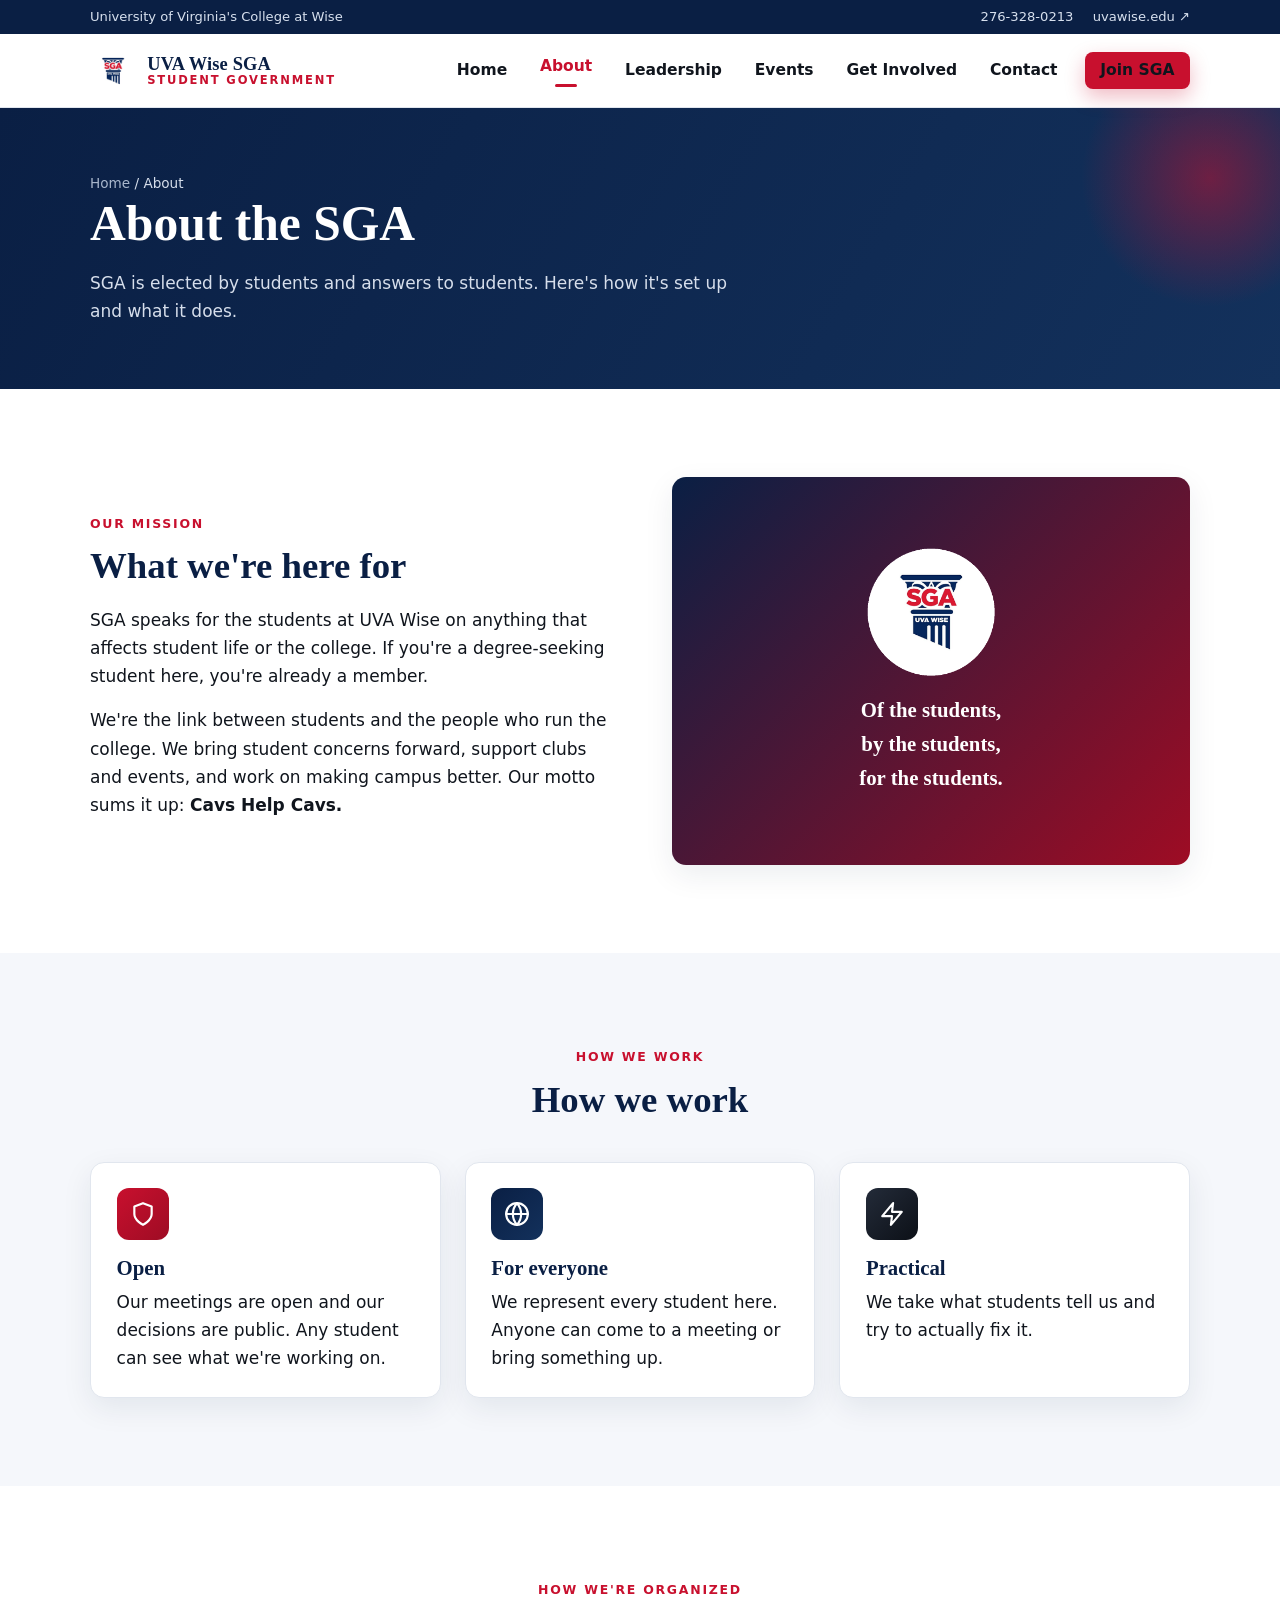
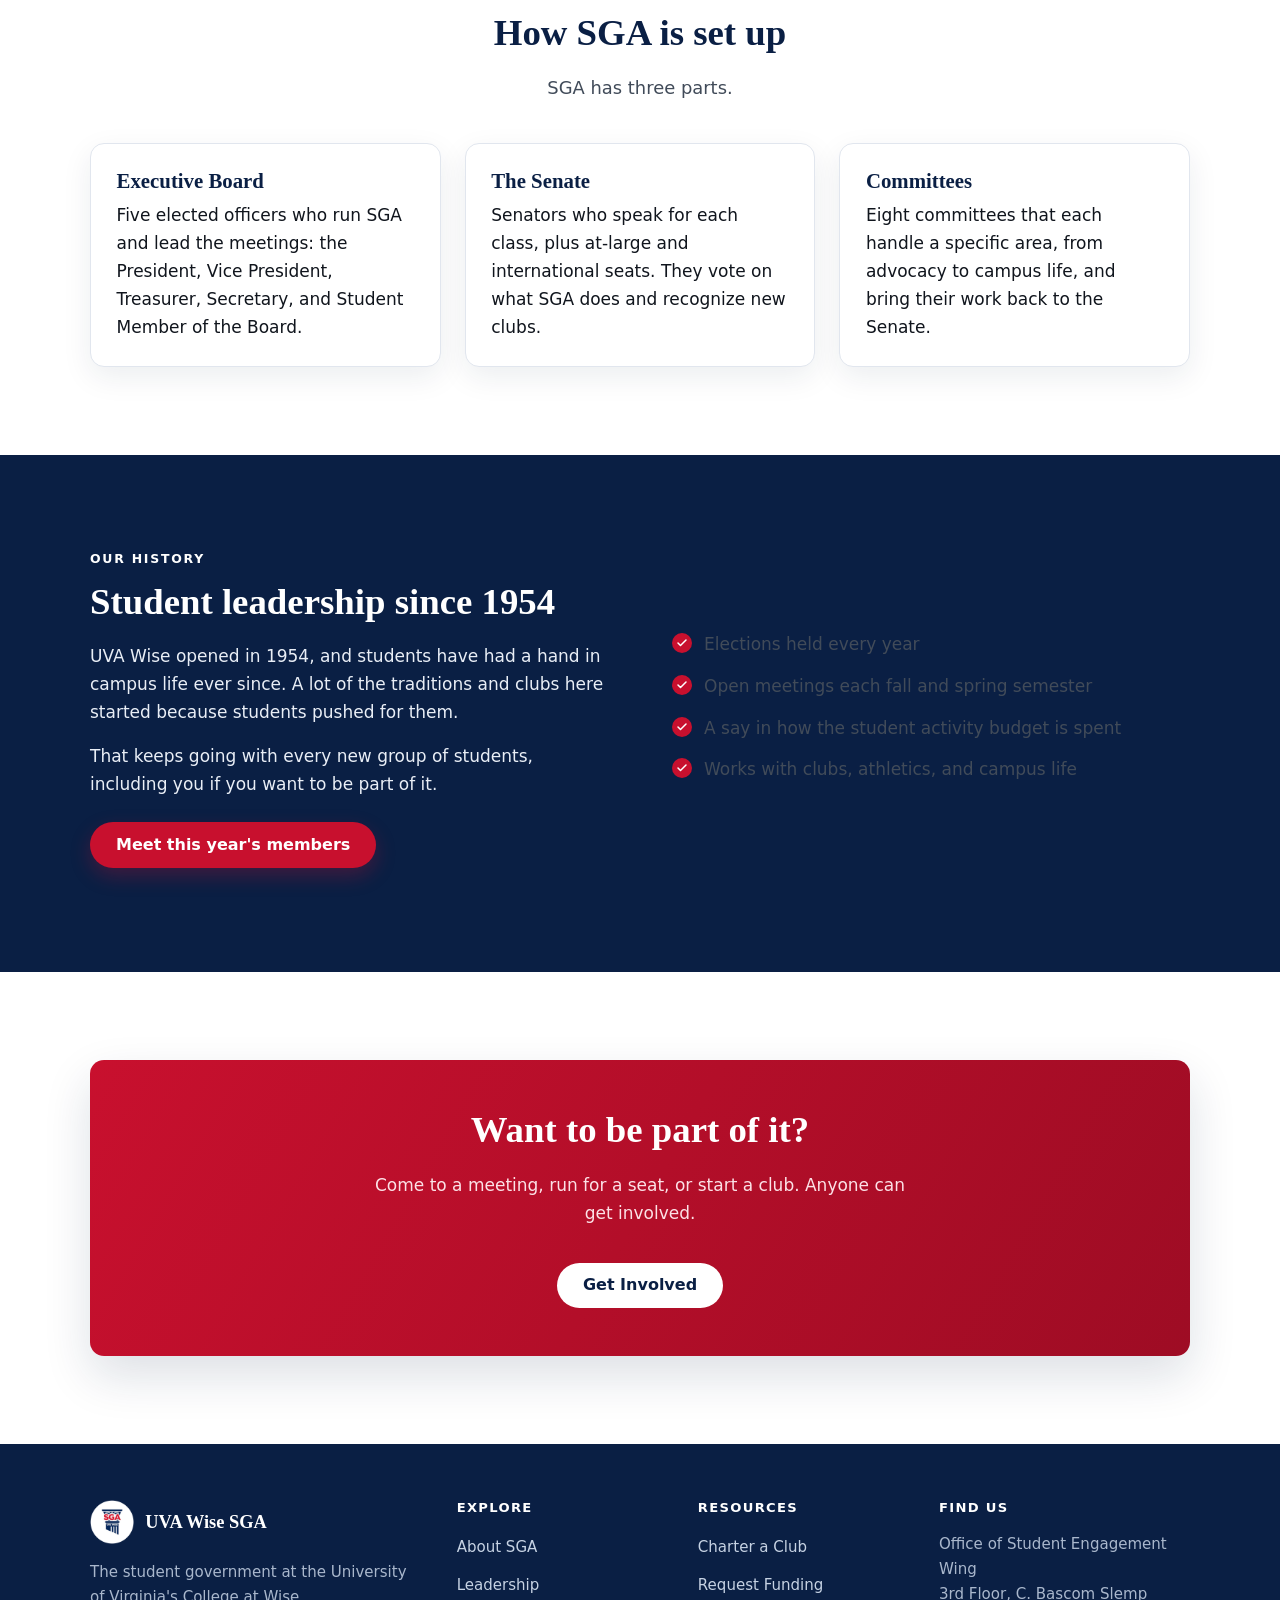
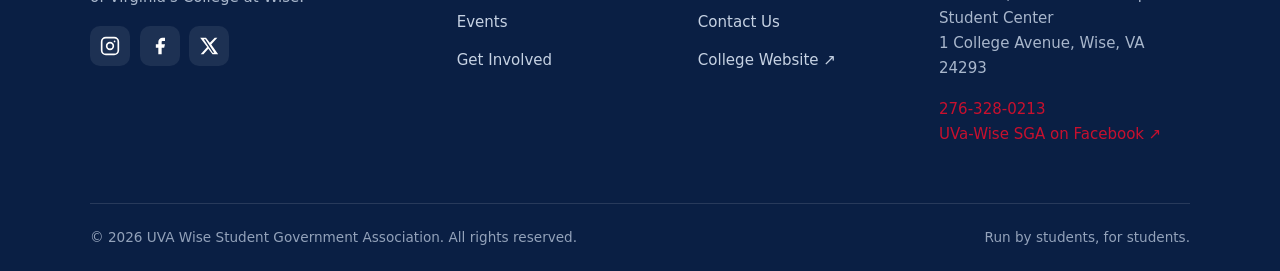
==== about.html @ bc607630 "Rewrite copy in plain language and correct the full roster Rewrite the wording across every page to " ====
<!DOCTYPE html>
<html lang="en">
<head>
  <meta charset="UTF-8" />
  <meta name="viewport" content="width=device-width, initial-scale=1.0" />
  <title>About | UVA Wise SGA</title>
  <meta name="description" content="What the UVA Wise Student Government Association does, how it's set up, and its history at the University of Virginia's College at Wise." />
  <link rel="icon" type="image/png" href="assets/logo.png" />
  <link rel="stylesheet" href="css/styles.css" />
</head>
<body>
  <a class="skip-link" href="#main">Skip to content</a>

  <header class="site-header">
    <div class="topbar">
      <div class="container">
        <span>University of Virginia's College at Wise</span>
        <div class="topbar-links">
          <a href="tel:+12763280213">276-328-0213</a>
          <a href="https://www.uvawise.edu" target="_blank" rel="noopener">uvawise.edu &#8599;</a>
        </div>
      </div>
    </div>
    <div class="container">
      <nav class="nav" aria-label="Primary">
        <a class="brand" href="index.html">
          <img src="assets/logo.png" alt="" width="46" height="46" />
          <span class="brand-text"><strong>UVA Wise SGA</strong><span>Student Government</span></span>
        </a>
        <button class="nav-toggle" aria-label="Toggle menu" aria-expanded="false" aria-controls="nav-links">
          <svg viewBox="0 0 24 24" fill="none" stroke="currentColor" stroke-width="2" stroke-linecap="round"><line x1="3" y1="6" x2="21" y2="6"/><line x1="3" y1="12" x2="21" y2="12"/><line x1="3" y1="18" x2="21" y2="18"/></svg>
        </button>
        <ul class="nav-links" id="nav-links">
          <li><a href="index.html">Home</a></li>
          <li><a href="about.html">About</a></li>
          <li><a href="leadership.html">Leadership</a></li>
          <li><a href="events.html">Events</a></li>
          <li><a href="get-involved.html">Get Involved</a></li>
          <li><a href="contact.html">Contact</a></li>
          <li class="nav-cta"><a class="btn btn--primary" href="get-involved.html">Join SGA</a></li>
        </ul>
      </nav>
    </div>
  </header>
  <div class="nav-backdrop" aria-hidden="true"></div>

  <main id="main">
    <section class="page-hero">
      <div class="container">
        <p class="breadcrumb"><a href="index.html">Home</a> / About</p>
        <h1>About the SGA</h1>
        <p>SGA is elected by students and answers to students. Here's how it's set up and what it does.</p>
      </div>
    </section>

    <!-- Mission -->
    <section class="section">
      <div class="container">
        <div class="split">
          <div class="reveal">
            <span class="eyebrow">Our Mission</span>
            <h2>What we're here for</h2>
            <p>SGA speaks for the students at UVA Wise on anything that affects student life or the college. If you're a degree-seeking student here, you're already a member.</p>
            <p>We're the link between students and the people who run the college. We bring student concerns forward, support clubs and events, and work on making campus better. Our motto sums it up: <strong>Cavs Help Cavs.</strong></p>
          </div>
          <div class="media reveal" aria-hidden="true">
            <div>
              <img src="assets/logo.png" alt="" width="130" height="130" style="margin:0 auto 1rem" />
              <strong style="font-family:Georgia,serif;font-size:1.3rem;display:block">Of the students,<br/>by the students,<br/>for the students.</strong>
            </div>
          </div>
        </div>
      </div>
    </section>

    <!-- Values -->
    <section class="section section--soft">
      <div class="container">
        <div class="section-head center">
          <span class="eyebrow">How We Work</span>
          <h2>How we work</h2>
        </div>
        <div class="grid grid--3">
          <article class="card reveal">
            <div class="icon" aria-hidden="true"><svg viewBox="0 0 24 24" fill="none" stroke="currentColor" stroke-width="2" stroke-linecap="round" stroke-linejoin="round"><path d="M12 22s8-4 8-10V5l-8-3-8 3v7c0 6 8 10 8 10z"/></svg></div>
            <h3>Open</h3>
            <p>Our meetings are open and our decisions are public. Any student can see what we're working on.</p>
          </article>
          <article class="card card--alt reveal">
            <div class="icon" aria-hidden="true"><svg viewBox="0 0 24 24" fill="none" stroke="currentColor" stroke-width="2" stroke-linecap="round" stroke-linejoin="round"><circle cx="12" cy="12" r="10"/><path d="M2 12h20"/><path d="M12 2a15 15 0 0 1 0 20 15 15 0 0 1 0-20z"/></svg></div>
            <h3>For everyone</h3>
            <p>We represent every student here. Anyone can come to a meeting or bring something up.</p>
          </article>
          <article class="card card--gold reveal">
            <div class="icon" aria-hidden="true"><svg viewBox="0 0 24 24" fill="none" stroke="currentColor" stroke-width="2" stroke-linecap="round" stroke-linejoin="round"><path d="M13 2 3 14h9l-1 8 10-12h-9z"/></svg></div>
            <h3>Practical</h3>
            <p>We take what students tell us and try to actually fix it.</p>
          </article>
        </div>
      </div>
    </section>

    <!-- Structure -->
    <section class="section">
      <div class="container">
        <div class="section-head center">
          <span class="eyebrow">How We're Organized</span>
          <h2>How SGA is set up</h2>
          <p class="lead">SGA has three parts.</p>
        </div>
        <div class="grid grid--3">
          <article class="card reveal">
            <h3>Executive Board</h3>
            <p>Five elected officers who run SGA and lead the meetings: the President, Vice President, Treasurer, Secretary, and Student Member of the Board.</p>
          </article>
          <article class="card reveal">
            <h3>The Senate</h3>
            <p>Senators who speak for each class, plus at-large and international seats. They vote on what SGA does and recognize new clubs.</p>
          </article>
          <article class="card reveal">
            <h3>Committees</h3>
            <p>Eight committees that each handle a specific area, from advocacy to campus life, and bring their work back to the Senate.</p>
          </article>
        </div>
      </div>
    </section>

    <!-- History -->
    <section class="section section--navy">
      <div class="container">
        <div class="split">
          <div class="reveal">
            <span class="eyebrow">Our History</span>
            <h2>Student leadership since 1954</h2>
            <p>UVA Wise opened in 1954, and students have had a hand in campus life ever since. A lot of the traditions and clubs here started because students pushed for them.</p>
            <p>That keeps going with every new group of students, including you if you want to be part of it.</p>
            <p style="margin-top:1.5rem"><a class="btn btn--gold" href="leadership.html">Meet this year's members</a></p>
          </div>
          <div class="reveal">
            <ul class="checklist" style="margin-top:0">
              <li>Elections held every year</li>
              <li>Open meetings each fall and spring semester</li>
              <li>A say in how the student activity budget is spent</li>
              <li>Works with clubs, athletics, and campus life</li>
            </ul>
          </div>
        </div>
      </div>
    </section>

    <section class="section">
      <div class="container">
        <div class="callout reveal">
          <h2>Want to be part of it?</h2>
          <p>Come to a meeting, run for a seat, or start a club. Anyone can get involved.</p>
          <a class="btn btn--light" href="get-involved.html">Get Involved</a>
        </div>
      </div>
    </section>
  </main>

  <footer class="site-footer">
    <div class="container">
      <div class="footer-grid">
        <div>
          <div class="footer-brand"><img src="assets/logo.png" alt="" width="44" height="44" /><strong>UVA Wise SGA</strong></div>
          <p>The student government at the University of Virginia's College at Wise.</p>
          <div class="social">
            <a href="https://www.instagram.com/uvawisesga/" target="_blank" rel="noopener" aria-label="Instagram"><svg viewBox="0 0 24 24" fill="none" stroke="currentColor" stroke-width="2"><rect x="2" y="2" width="20" height="20" rx="5"/><circle cx="12" cy="12" r="4"/><circle cx="17.5" cy="6.5" r="1" fill="currentColor" stroke="none"/></svg></a>
            <a href="https://www.facebook.com/UVAWiseSGA/" target="_blank" rel="noopener" aria-label="Facebook"><svg viewBox="0 0 24 24" fill="currentColor"><path d="M18 2h-3a5 5 0 0 0-5 5v3H7v4h3v8h4v-8h3l1-4h-4V7a1 1 0 0 1 1-1h3z"/></svg></a>
            <a href="#" aria-label="Twitter / X"><svg viewBox="0 0 24 24" fill="currentColor"><path d="M18.9 2H22l-7.3 8.3L23 22h-6.8l-5-6.6L5.4 22H2l7.8-8.9L1.4 2h7L13 8zm-2.4 18h1.8L7.6 3.9H5.7z"/></svg></a>
          </div>
        </div>
        <div>
          <h4>Explore</h4>
          <ul class="footer-links">
            <li><a href="about.html">About SGA</a></li>
            <li><a href="leadership.html">Leadership</a></li>
            <li><a href="events.html">Events</a></li>
            <li><a href="get-involved.html">Get Involved</a></li>
          </ul>
        </div>
        <div>
          <h4>Resources</h4>
          <ul class="footer-links">
            <li><a href="get-involved.html#charter">Charter a Club</a></li>
            <li><a href="get-involved.html#funding">Request Funding</a></li>
            <li><a href="contact.html">Contact Us</a></li>
            <li><a href="https://www.uvawise.edu" target="_blank" rel="noopener">College Website &#8599;</a></li>
          </ul>
        </div>
        <div>
          <h4>Find Us</h4>
          <p>Office of Student Engagement Wing<br />3rd Floor, C. Bascom Slemp Student Center<br />1 College Avenue, Wise, VA 24293</p>
          <p><a href="tel:+12763280213">276-328-0213</a><br /><a href="https://www.facebook.com/UVAWiseSGA/" target="_blank" rel="noopener">UVa-Wise SGA on Facebook &#8599;</a></p>
        </div>
      </div>
      <div class="footer-bottom">
        <span>&copy; <span data-year>2026</span> UVA Wise Student Government Association. All rights reserved.</span>
        <span>Run by students, for students.</span>
      </div>
    </div>
  </footer>

  <script src="js/main.js"></script>
</body>
</html>
---- css/styles.css ----
/* =====================================================================
   UVA Wise SGA — Design System & Styles
   Palette: Dark Blue (primary), Cardinal Red (accent), White, Black
   ===================================================================== */

:root {
  /* Brand colors */
  --navy: #0A1F44;        /* dark blue — primary */
  --navy-light: #13315C;
  --red: #C8102E;         /* cardinal red — accent */
  --red-dark: #9E0C24;
  --black: #0C1017;       /* near-black */

  /* "gold" tokens retained as names but remapped to the new palette:
     used for accents on dark grounds (now white) */
  --gold: #FFFFFF;
  --gold-dark: #E2E7EF;

  /* Neutrals */
  --ink: #10151D;
  --slate: #414B59;
  --muted: #66707E;
  --line: #E1E6EE;
  --bg: #FFFFFF;
  --bg-soft: #F5F7FB;
  --bg-tint: #FAFBFE;
  --white: #FFFFFF;

  /* Typography */
  --font-sans: "Segoe UI", system-ui, -apple-system, Roboto, Helvetica, Arial, sans-serif;
  --font-head: Georgia, "Times New Roman", "Segoe UI", serif;

  /* Layout */
  --max: 1140px;
  --radius: 14px;
  --radius-sm: 8px;
  --shadow: 0 10px 30px rgba(11, 37, 69, 0.08);
  --shadow-lg: 0 20px 48px rgba(11, 37, 69, 0.14);
  --transition: 200ms ease;
}

/* -------- Reset / base -------- */
*,
*::before,
*::after { box-sizing: border-box; }

html { scroll-behavior: smooth; -webkit-text-size-adjust: 100%; }

body {
  margin: 0;
  font-family: var(--font-sans);
  color: var(--ink);
  background: var(--bg);
  line-height: 1.65;
  font-size: 17px;
  -webkit-font-smoothing: antialiased;
}

img { max-width: 100%; display: block; }

a { color: var(--red); text-decoration: none; transition: color var(--transition); }
a:hover { color: var(--red-dark); }

h1, h2, h3, h4 {
  font-family: var(--font-head);
  color: var(--navy);
  line-height: 1.2;
  margin: 0 0 0.5em;
  font-weight: 700;
}

h1 { font-size: clamp(2rem, 5vw, 3.1rem); }
h2 { font-size: clamp(1.6rem, 3.5vw, 2.3rem); }
h3 { font-size: 1.3rem; }

p { margin: 0 0 1rem; }

:focus-visible {
  outline: 3px solid var(--red);
  outline-offset: 2px;
  border-radius: 4px;
}

/* -------- Layout helpers -------- */
.container {
  width: 100%;
  max-width: var(--max);
  margin-inline: auto;
  padding-inline: 1.25rem;
}

.section { padding: clamp(3rem, 7vw, 5.5rem) 0; }
.section--soft { background: var(--bg-soft); }
.section--navy { background: var(--navy); color: #E9EEF6; }
.section--navy h2, .section--navy h3 { color: var(--white); }

.section-head { max-width: 720px; margin-bottom: 2.5rem; }
.section-head.center { margin-inline: auto; text-align: center; }
.eyebrow {
  display: inline-block;
  font-family: var(--font-sans);
  text-transform: uppercase;
  letter-spacing: 0.14em;
  font-size: 0.78rem;
  font-weight: 700;
  color: var(--red);
  margin-bottom: 0.6rem;
}
.section--navy .eyebrow { color: var(--gold); }
.lead { font-size: 1.12rem; color: var(--slate); }
.section--navy .lead { color: #C6D2E3; }

/* -------- Skip link -------- */
.skip-link {
  position: absolute;
  left: -999px;
  top: 0;
  background: var(--navy);
  color: #fff;
  padding: 0.75rem 1rem;
  z-index: 200;
  border-radius: 0 0 8px 0;
}
.skip-link:focus { left: 0; color: #fff; }

/* -------- Buttons -------- */
.btn {
  display: inline-flex;
  align-items: center;
  gap: 0.5rem;
  font-family: var(--font-sans);
  font-weight: 600;
  font-size: 1rem;
  padding: 0.8rem 1.5rem;
  border-radius: 999px;
  border: 2px solid transparent;
  cursor: pointer;
  transition: transform var(--transition), background var(--transition), color var(--transition), box-shadow var(--transition);
  line-height: 1;
}
.btn:hover { transform: translateY(-2px); }
.btn--primary { background: var(--red); color: #fff; box-shadow: 0 8px 20px rgba(200, 16, 46, 0.28); }
.btn--primary:hover { background: var(--red-dark); color: #fff; }
.btn--ghost { background: transparent; color: var(--navy); border-color: var(--navy); }
.btn--ghost:hover { background: var(--navy); color: #fff; }
.btn--gold { background: var(--red); color: #fff; box-shadow: 0 8px 20px rgba(200, 16, 46, 0.28); }
.btn--gold:hover { background: var(--red-dark); color: #fff; }
.btn--light { background: #fff; color: var(--navy); }
.btn--light:hover { background: #f0f0f0; color: var(--navy); }
.btn--outline-light { background: transparent; color: #fff; border-color: rgba(255,255,255,0.6); }
.btn--outline-light:hover { background: #fff; color: var(--navy); }

/* =====================================================================
   Header / Navigation
   ===================================================================== */
.site-header {
  position: sticky;
  top: 0;
  z-index: 100;
  background: rgba(255, 255, 255, 0.94);
  backdrop-filter: saturate(140%) blur(8px);
  border-bottom: 1px solid var(--line);
}
.topbar {
  background: var(--navy);
  color: #D7E0EE;
  font-size: 0.82rem;
}
.topbar .container {
  display: flex;
  justify-content: space-between;
  align-items: center;
  gap: 1rem;
  padding-block: 0.4rem;
  flex-wrap: wrap;
}
.topbar a { color: #D7E0EE; }
.topbar a:hover { color: var(--gold); }
.topbar-links { display: flex; gap: 1.2rem; }

.nav {
  display: flex;
  align-items: center;
  justify-content: space-between;
  gap: 1rem;
  padding-block: 0.7rem;
}
.brand {
  display: flex;
  align-items: center;
  gap: 0.7rem;
  color: var(--navy);
}
.brand:hover { color: var(--navy); }
.brand img { width: 46px; height: 46px; }
.brand-text { display: flex; flex-direction: column; line-height: 1.05; }
.brand-text strong {
  font-family: var(--font-head);
  font-size: 1.15rem;
  color: var(--navy);
  letter-spacing: 0.01em;
}
.brand-text span {
  font-size: 0.72rem;
  text-transform: uppercase;
  letter-spacing: 0.16em;
  color: var(--red);
  font-weight: 700;
}

.nav-links {
  display: flex;
  align-items: center;
  gap: 0.35rem;
  list-style: none;
  margin: 0;
  padding: 0;
}
.nav-links a {
  display: block;
  padding: 0.55rem 0.85rem;
  border-radius: var(--radius-sm);
  color: var(--ink);
  font-weight: 600;
  font-size: 0.97rem;
}
.nav-links a:hover { background: var(--bg-soft); color: var(--red); }
.nav-links a.active { color: var(--red); }
.nav-links a.active::after {
  content: "";
  display: block;
  height: 3px;
  width: 22px;
  background: var(--red);
  border-radius: 3px;
  margin: 4px auto 0;
}
.nav-cta { margin-left: 0.5rem; }

.nav-toggle {
  display: none;
  background: none;
  border: 0;
  cursor: pointer;
  padding: 0.5rem;
  color: var(--navy);
}
.nav-toggle svg { width: 28px; height: 28px; }

@media (max-width: 900px) {
  .nav-toggle { display: inline-flex; }
  .nav-links {
    position: fixed;
    inset: 0 0 0 auto;
    width: min(320px, 82vw);
    flex-direction: column;
    align-items: stretch;
    gap: 0.2rem;
    background: #fff;
    padding: 5rem 1.25rem 2rem;
    box-shadow: var(--shadow-lg);
    transform: translateX(100%);
    transition: transform 260ms ease;
    overflow-y: auto;
  }
  .nav-links.open { transform: translateX(0); }
  .nav-links a { padding: 0.85rem 1rem; font-size: 1.05rem; border-bottom: 1px solid var(--line); }
  .nav-links a.active::after { display: none; }
  .nav-links a.active { background: var(--bg-soft); }
  .nav-cta { margin: 0.75rem 0 0; }
  .nav-cta .btn { width: 100%; justify-content: center; }
  body.nav-open { overflow: hidden; }
  .nav-backdrop {
    position: fixed; inset: 0; background: rgba(11,37,69,0.45);
    opacity: 0; visibility: hidden; transition: opacity 260ms ease; z-index: 90;
  }
  .nav-backdrop.show { opacity: 1; visibility: visible; }
}

/* =====================================================================
   Hero
   ===================================================================== */
.hero {
  position: relative;
  background:
    linear-gradient(135deg, rgba(10, 31, 68, 0.94), rgba(158, 12, 36, 0.82)),
    radial-gradient(circle at 82% 18%, rgba(200, 16, 46, 0.45), transparent 55%);
  background-color: var(--navy);
  color: #fff;
  overflow: hidden;
}
.hero::after {
  content: "";
  position: absolute;
  inset: 0;
  background-image:
    repeating-linear-gradient(135deg, rgba(255,255,255,0.03) 0 2px, transparent 2px 22px);
  pointer-events: none;
}
.hero .container {
  position: relative;
  z-index: 2;
  padding-block: clamp(3.5rem, 9vw, 7rem);
  max-width: 820px;
}
.hero h1 { color: #fff; margin-bottom: 0.4em; }
.hero .eyebrow { color: var(--gold); }
.hero p { font-size: 1.2rem; color: #E4EAF3; max-width: 620px; }
.hero-actions { display: flex; flex-wrap: wrap; gap: 0.9rem; margin-top: 1.8rem; }

/* =====================================================================
   Campus photo banner (single full-bleed panoramic image)
   ===================================================================== */
.photo-banner {
  position: relative;
  height: clamp(240px, 34vw, 440px);
  overflow: hidden;
  display: grid;
  place-items: center;
  background: linear-gradient(135deg, var(--navy), var(--red-dark));
  border-top: 4px solid var(--red);
}
.photo-banner img {
  position: absolute;
  inset: 0;
  width: 100%;
  height: 100%;
  object-fit: cover;
  display: block;
}
/* Caption chip sits on top of the photo, bottom-center */
.photo-banner .caption {
  position: absolute;
  z-index: 2;
  bottom: 1rem;
  left: 50%;
  transform: translateX(-50%);
  background: rgba(10, 31, 68, 0.72);
  color: #fff;
  padding: 0.5rem 1.3rem;
  border-radius: 999px;
  font-size: 0.78rem;
  text-transform: uppercase;
  letter-spacing: 0.14em;
  font-weight: 700;
  backdrop-filter: blur(4px);
  white-space: nowrap;
  max-width: calc(100% - 2rem);
  overflow: hidden;
  text-overflow: ellipsis;
}
/* Placeholder shown until a photo is added */
.photo-banner .ph {
  text-align: center;
  color: rgba(255, 255, 255, 0.85);
  padding: 1rem;
  z-index: 2;
}
.photo-banner .ph svg { width: 46px; height: 46px; opacity: 0.85; margin-bottom: 0.6rem; }
.photo-banner .ph strong {
  display: block;
  font-family: var(--font-head);
  font-size: 1.3rem;
  margin-bottom: 0.2rem;
}
.photo-banner .ph span {
  display: block;
  font-size: 0.76rem;
  text-transform: uppercase;
  letter-spacing: 0.12em;
}

/* Page header (interior pages) */
.page-hero {
  background:
    linear-gradient(120deg, var(--navy), var(--navy-light));
  color: #fff;
  position: relative;
  overflow: hidden;
}
.page-hero::before {
  content: "";
  position: absolute;
  right: -60px; top: -60px;
  width: 260px; height: 260px;
  background: radial-gradient(circle, rgba(200,16,46,0.5), transparent 70%);
}
.page-hero .container { position: relative; padding-block: clamp(2.5rem, 6vw, 4rem); }
.page-hero h1 { color: #fff; margin-bottom: 0.3em; }
.page-hero p { color: #D6DEEB; max-width: 640px; margin: 0; }
.breadcrumb { font-size: 0.85rem; color: #A9B7CC; margin-bottom: 0.9rem; }
.breadcrumb a { color: #A9B7CC; }
.breadcrumb a:hover { color: var(--gold); }

/* =====================================================================
   Cards & grids
   ===================================================================== */
.grid { display: grid; gap: 1.5rem; }
.grid--3 { grid-template-columns: repeat(3, 1fr); }
.grid--2 { grid-template-columns: repeat(2, 1fr); }
.grid--4 { grid-template-columns: repeat(4, 1fr); }
@media (max-width: 880px) {
  .grid--3, .grid--4 { grid-template-columns: repeat(2, 1fr); }
}
@media (max-width: 560px) {
  .grid--2, .grid--3, .grid--4 { grid-template-columns: 1fr; }
}

.card {
  background: #fff;
  border: 1px solid var(--line);
  border-radius: var(--radius);
  padding: 1.6rem;
  box-shadow: var(--shadow);
  transition: transform var(--transition), box-shadow var(--transition);
}
.card:hover { transform: translateY(-4px); box-shadow: var(--shadow-lg); }
.card h3 { margin-bottom: 0.4rem; }
.card p:last-child { margin-bottom: 0; }
.card .icon {
  width: 52px; height: 52px;
  display: grid; place-items: center;
  border-radius: 12px;
  background: linear-gradient(135deg, var(--red), var(--red-dark));
  color: #fff;
  margin-bottom: 1rem;
}
.card .icon svg { width: 26px; height: 26px; }
.card--alt .icon { background: linear-gradient(135deg, var(--navy), var(--navy-light)); }
.card--gold .icon { background: linear-gradient(135deg, #232B39, var(--black)); color: #fff; }

/* Stats */
.stats { display: grid; grid-template-columns: repeat(4, 1fr); gap: 1.25rem; }
@media (max-width: 700px) { .stats { grid-template-columns: repeat(2, 1fr); } }
.stat { text-align: center; padding: 1.25rem 0.75rem; }
.stat .num {
  font-family: var(--font-head);
  font-size: clamp(2.2rem, 5vw, 3rem);
  font-weight: 700;
  color: var(--gold);
  line-height: 1;
}
.stat .label { font-size: 0.9rem; color: #C6D2E3; margin-top: 0.4rem; letter-spacing: 0.03em; }

/* Two-column feature block */
.split {
  display: grid;
  grid-template-columns: 1fr 1fr;
  gap: clamp(2rem, 5vw, 4rem);
  align-items: center;
}
@media (max-width: 820px) { .split { grid-template-columns: 1fr; } }
.split .media {
  border-radius: var(--radius);
  overflow: hidden;
  box-shadow: var(--shadow);
  background: linear-gradient(135deg, var(--navy), var(--red-dark));
  aspect-ratio: 4 / 3;
  display: grid;
  place-items: center;
  color: #fff;
  text-align: center;
  padding: 2rem;
}

/* Bullet list */
.checklist { list-style: none; padding: 0; margin: 1.25rem 0 0; }
.checklist li {
  position: relative;
  padding-left: 2rem;
  margin-bottom: 0.85rem;
  color: var(--slate);
}
.checklist li::before {
  content: "";
  position: absolute;
  left: 0; top: 3px;
  width: 20px; height: 20px;
  border-radius: 50%;
  background: var(--red);
  background-image: url("data:image/svg+xml,%3Csvg xmlns='http://www.w3.org/2000/svg' width='12' height='12' viewBox='0 0 24 24' fill='none' stroke='white' stroke-width='3' stroke-linecap='round' stroke-linejoin='round'%3E%3Cpolyline points='20 6 9 17 4 12'/%3E%3C/svg%3E");
  background-repeat: no-repeat;
  background-position: center;
}

/* =====================================================================
   Officer / member cards
   ===================================================================== */
/* Group / board photo */
.board-photo { margin: 0 0 2.75rem; }
.board-photo img {
  width: 100%;
  border-radius: var(--radius);
  box-shadow: var(--shadow-lg);
  display: block;
}
.board-photo figcaption {
  text-align: center;
  color: var(--muted);
  font-size: 0.92rem;
  margin-top: 0.9rem;
  font-style: italic;
}

.officer {
  text-align: center;
  background: #fff;
  border: 1px solid var(--line);
  border-radius: var(--radius);
  padding: 1.75rem 1.25rem;
  box-shadow: var(--shadow);
  transition: transform var(--transition), box-shadow var(--transition);
}
.officer:hover { transform: translateY(-4px); box-shadow: var(--shadow-lg); }
.avatar {
  width: 96px; height: 96px;
  margin: 0 auto 1rem;
  border-radius: 50%;
  display: grid;
  place-items: center;
  font-family: var(--font-head);
  font-size: 2rem;
  font-weight: 700;
  color: #fff;
  background: linear-gradient(135deg, var(--navy), var(--navy-light));
  border: 3px solid var(--navy);
}
.avatar img { width: 100%; height: 100%; object-fit: cover; border-radius: 50%; display: block; }
.officer:nth-child(3n+1) .avatar { background: linear-gradient(135deg, var(--red), var(--red-dark)); }
.officer:nth-child(3n+2) .avatar { background: linear-gradient(135deg, var(--navy), var(--navy-light)); }
.officer:nth-child(3n) .avatar { background: linear-gradient(135deg, var(--navy-light), var(--red-dark)); }
.officer h3 { margin: 0 0 0.15rem; font-size: 1.2rem; }
.officer .role { color: var(--red); font-weight: 700; font-size: 0.92rem; margin-bottom: 0.6rem; }
.officer .bio { font-size: 0.92rem; color: var(--muted); margin: 0; }

/* =====================================================================
   Events
   ===================================================================== */
.event {
  display: grid;
  grid-template-columns: 92px 1fr auto;
  gap: 1.25rem;
  align-items: center;
  background: #fff;
  border: 1px solid var(--line);
  border-left: 5px solid var(--red);
  border-radius: var(--radius);
  padding: 1.25rem 1.5rem;
  box-shadow: var(--shadow);
  margin-bottom: 1rem;
  transition: transform var(--transition);
}
.event:hover { transform: translateX(4px); }
.event .date {
  text-align: center;
  background: var(--bg-soft);
  border-radius: var(--radius-sm);
  padding: 0.6rem 0.4rem;
}
.event .date .mon { display: block; text-transform: uppercase; font-size: 0.72rem; font-weight: 700; color: var(--red); letter-spacing: 0.08em; }
.event .date .day { display: block; font-family: var(--font-head); font-size: 1.7rem; font-weight: 700; color: var(--navy); line-height: 1; }
.event h3 { margin: 0 0 0.25rem; font-size: 1.15rem; }
.event .meta { font-size: 0.88rem; color: var(--muted); margin: 0; }
.event .meta span { margin-right: 1rem; white-space: nowrap; }
.event .tag {
  align-self: center;
  font-size: 0.75rem;
  font-weight: 700;
  text-transform: uppercase;
  letter-spacing: 0.06em;
  padding: 0.3rem 0.7rem;
  border-radius: 999px;
  background: rgba(200, 16, 46, 0.1);
  color: var(--red-dark);
  white-space: nowrap;
}
@media (max-width: 640px) {
  .event { grid-template-columns: 72px 1fr; }
  .event .tag { grid-column: 2; justify-self: start; margin-top: 0.25rem; }
  .event .meta span { display: block; margin-bottom: 0.15rem; }
}

/* =====================================================================
   Announcement / callout banner
   ===================================================================== */
.callout {
  background: linear-gradient(120deg, var(--red), var(--red-dark));
  color: #fff;
  border-radius: var(--radius);
  padding: clamp(2rem, 5vw, 3rem);
  text-align: center;
  box-shadow: var(--shadow-lg);
}
.callout h2 { color: #fff; }
.callout p { color: #FCE1E6; max-width: 560px; margin-inline: auto; }
.callout .btn { margin-top: 1.25rem; }

/* =====================================================================
   Contact form
   ===================================================================== */
.contact-grid { display: grid; grid-template-columns: 1.1fr 0.9fr; gap: 2.5rem; align-items: start; }
@media (max-width: 820px) { .contact-grid { grid-template-columns: 1fr; } }

.form { background: #fff; border: 1px solid var(--line); border-radius: var(--radius); padding: 1.75rem; box-shadow: var(--shadow); }
.field { margin-bottom: 1.15rem; }
.field label { display: block; font-weight: 600; margin-bottom: 0.35rem; color: var(--navy); font-size: 0.95rem; }
.field input, .field textarea, .field select {
  width: 100%;
  padding: 0.7rem 0.85rem;
  border: 1.5px solid var(--line);
  border-radius: var(--radius-sm);
  font: inherit;
  font-size: 0.97rem;
  color: var(--ink);
  background: var(--bg-tint);
  transition: border-color var(--transition), box-shadow var(--transition);
}
.field input:focus, .field textarea:focus, .field select:focus {
  outline: none;
  border-color: var(--red);
  box-shadow: 0 0 0 3px rgba(200, 16, 46, 0.12);
}
.field textarea { min-height: 140px; resize: vertical; }
.form-note { font-size: 0.85rem; color: var(--muted); margin-top: 0.5rem; }
.form-status { margin-top: 1rem; font-weight: 600; }
.form-status.ok { color: #1a7a3d; }
.form-status.err { color: var(--red); }

.info-list { list-style: none; padding: 0; margin: 0; }
.info-list li { display: flex; gap: 0.9rem; align-items: flex-start; margin-bottom: 1.3rem; }
.info-list .ico {
  flex: none;
  width: 44px; height: 44px;
  border-radius: 12px;
  display: grid; place-items: center;
  background: var(--bg-soft);
  color: var(--red);
}
.info-list .ico svg { width: 22px; height: 22px; }
.info-list strong { display: block; color: var(--navy); }
.info-list span { color: var(--slate); font-size: 0.95rem; }

/* =====================================================================
   FAQ / accordion
   ===================================================================== */
.faq { max-width: 800px; margin-inline: auto; }
.faq details {
  background: #fff;
  border: 1px solid var(--line);
  border-radius: var(--radius-sm);
  margin-bottom: 0.85rem;
  overflow: hidden;
}
.faq summary {
  cursor: pointer;
  padding: 1.1rem 1.3rem;
  font-weight: 600;
  color: var(--navy);
  list-style: none;
  display: flex;
  justify-content: space-between;
  align-items: center;
  gap: 1rem;
}
.faq summary::-webkit-details-marker { display: none; }
.faq summary::after {
  content: "+";
  font-size: 1.5rem;
  color: var(--red);
  font-weight: 400;
  transition: transform var(--transition);
}
.faq details[open] summary::after { content: "–"; }
.faq details[open] summary { border-bottom: 1px solid var(--line); }
.faq .answer { padding: 1.1rem 1.3rem; color: var(--slate); }
.faq .answer p:last-child { margin-bottom: 0; }

/* =====================================================================
   Footer
   ===================================================================== */
.site-footer { background: var(--navy); color: #C6D2E3; padding-top: 3.5rem; }
.footer-grid {
  display: grid;
  grid-template-columns: 1.6fr 1fr 1fr 1.2fr;
  gap: 2rem;
  padding-bottom: 2.5rem;
}
@media (max-width: 820px) { .footer-grid { grid-template-columns: 1fr 1fr; } }
@media (max-width: 480px) { .footer-grid { grid-template-columns: 1fr; } }
.footer-brand { display: flex; align-items: center; gap: 0.7rem; margin-bottom: 1rem; }
.footer-brand img { width: 44px; height: 44px; }
.footer-brand strong { font-family: var(--font-head); color: #fff; font-size: 1.15rem; }
.site-footer p { color: #A9B7CC; font-size: 0.94rem; }
.site-footer h4 {
  color: #fff;
  font-family: var(--font-sans);
  text-transform: uppercase;
  letter-spacing: 0.1em;
  font-size: 0.82rem;
  margin: 0 0 1rem;
}
.footer-links { list-style: none; padding: 0; margin: 0; }
.footer-links li { margin-bottom: 0.6rem; }
.footer-links a { color: #C6D2E3; font-size: 0.94rem; }
.footer-links a:hover { color: var(--gold); }
.social { display: flex; gap: 0.6rem; margin-top: 0.5rem; }
.social a {
  width: 40px; height: 40px;
  border-radius: 10px;
  display: grid; place-items: center;
  background: rgba(255,255,255,0.08);
  color: #fff;
  transition: background var(--transition), transform var(--transition);
}
.social a:hover { background: var(--red); transform: translateY(-2px); color: #fff; }
.social svg { width: 20px; height: 20px; }
.footer-bottom {
  border-top: 1px solid rgba(255,255,255,0.12);
  padding-block: 1.4rem;
  display: flex;
  justify-content: space-between;
  gap: 1rem;
  flex-wrap: wrap;
  font-size: 0.85rem;
  color: #93A2BA;
}
.footer-bottom a { color: #93A2BA; }
.footer-bottom a:hover { color: var(--gold); }

/* =====================================================================
   Utilities & motion
   ===================================================================== */
.text-center { text-align: center; }
.mt-0 { margin-top: 0; }
.mb-0 { margin-bottom: 0; }
/* Content is visible by default; only hidden for animation when JS is active
   (the script adds the "js" class to <html>). This keeps the page fully
   readable if JavaScript is disabled or fails to load. */
.reveal { opacity: 1; transform: none; }
html.js .reveal { opacity: 0; transform: translateY(24px); transition: opacity 600ms ease, transform 600ms ease; }
html.js .reveal.in { opacity: 1; transform: none; }

@media (prefers-reduced-motion: reduce) {
  * { scroll-behavior: auto !important; }
  .reveal { opacity: 1; transform: none; transition: none; }
  .btn:hover, .card:hover, .officer:hover, .event:hover { transform: none; }
}
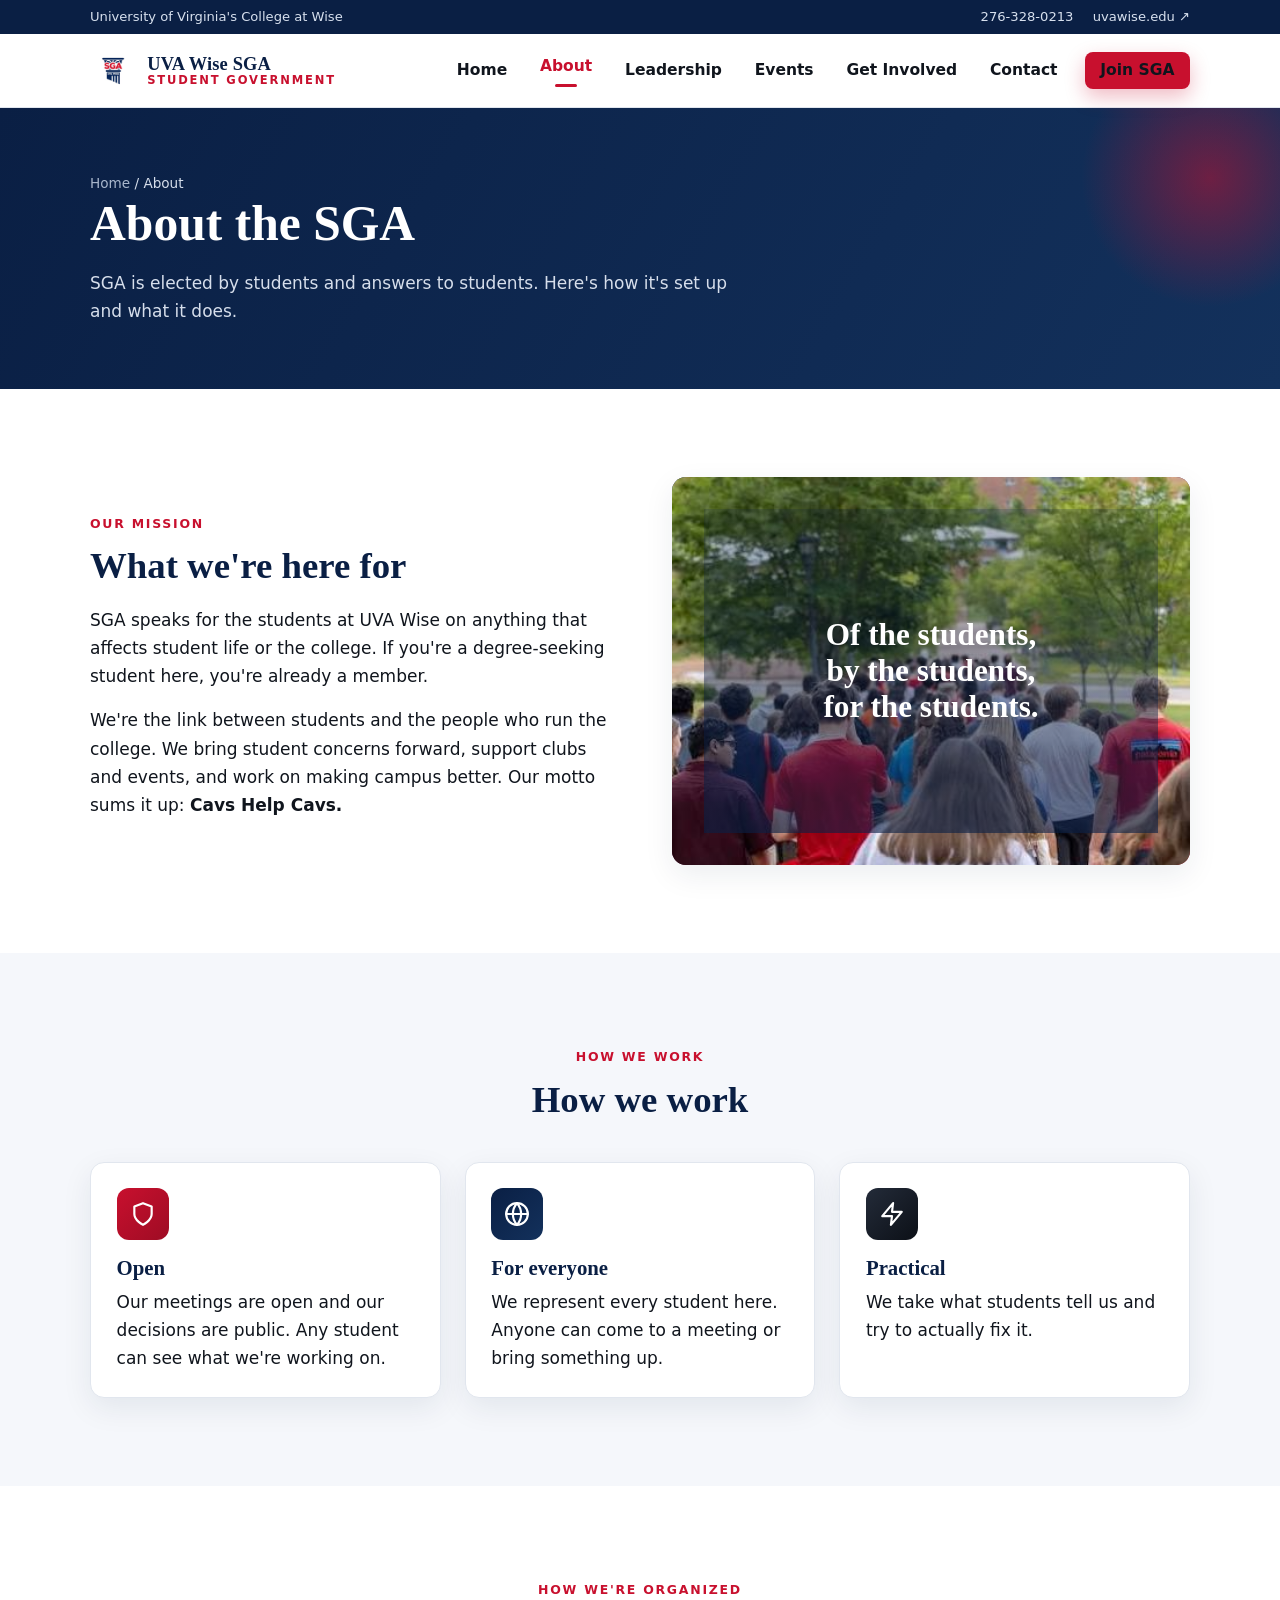
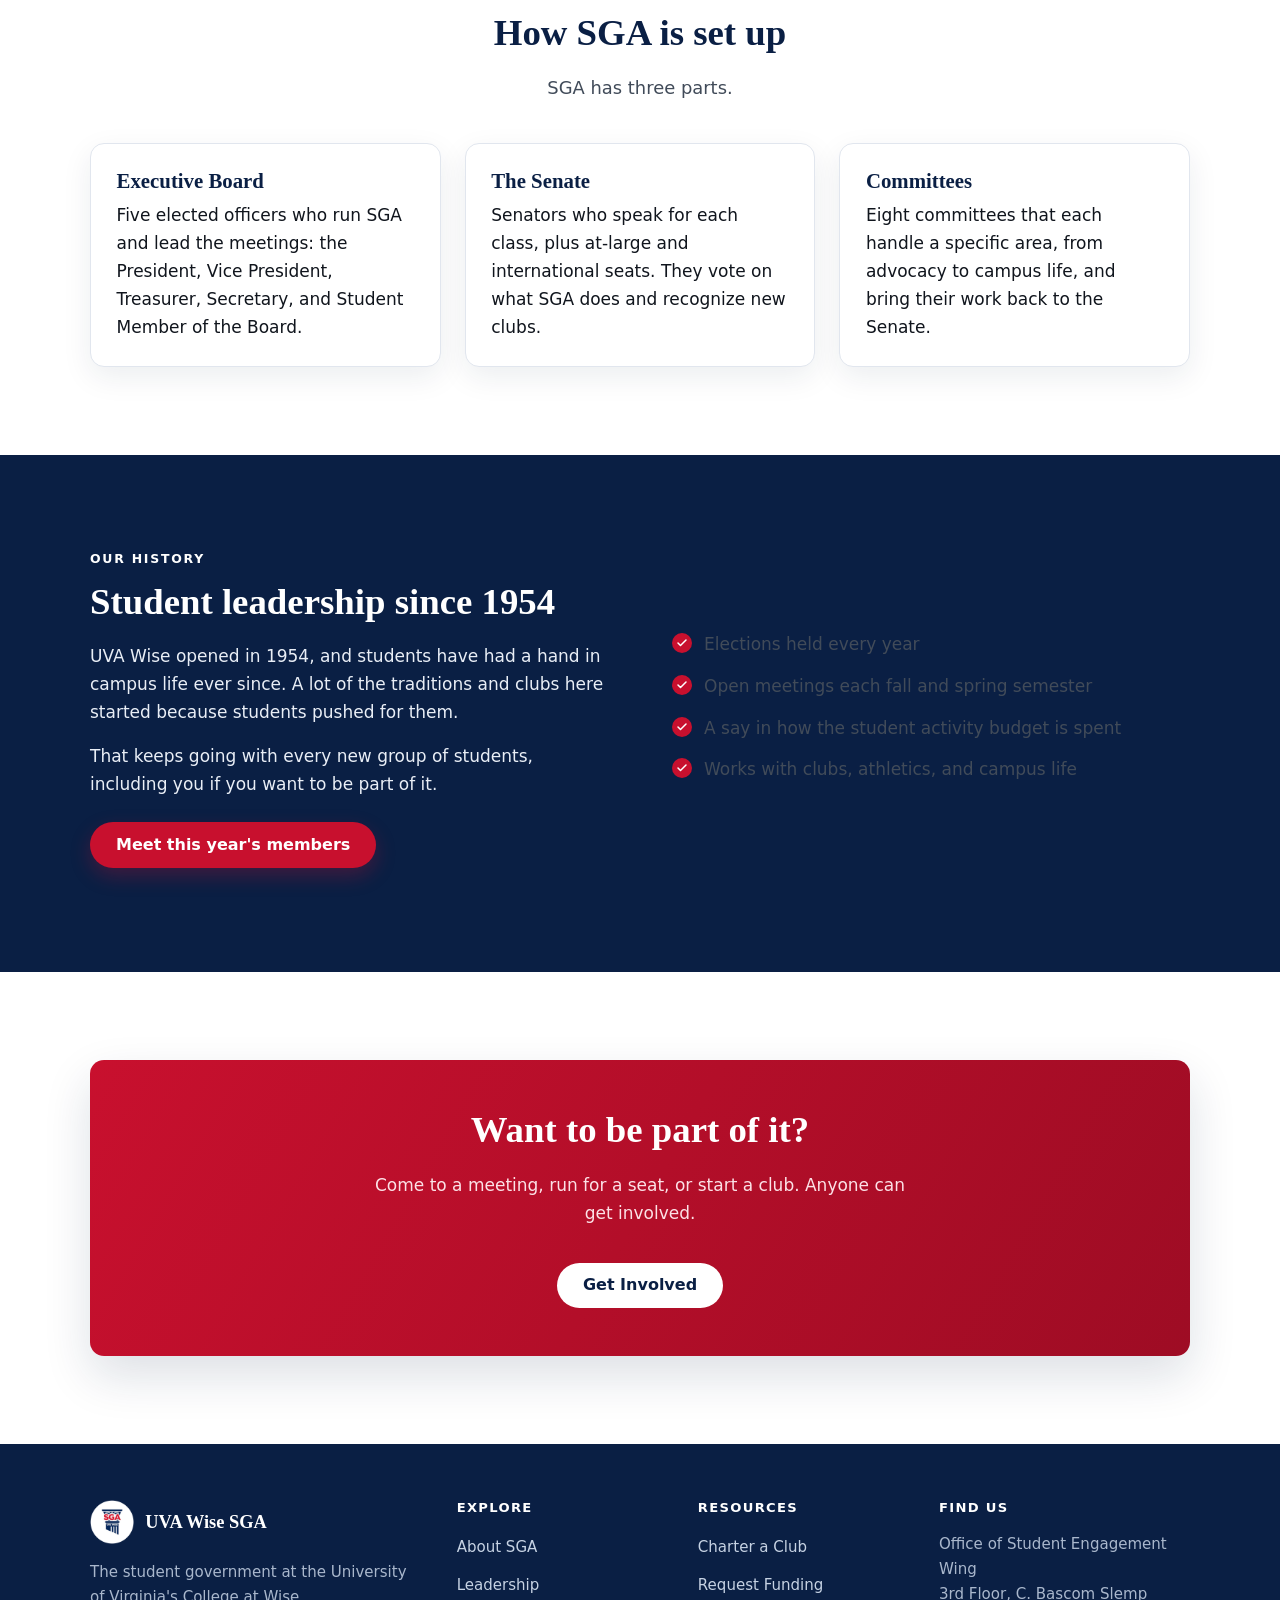
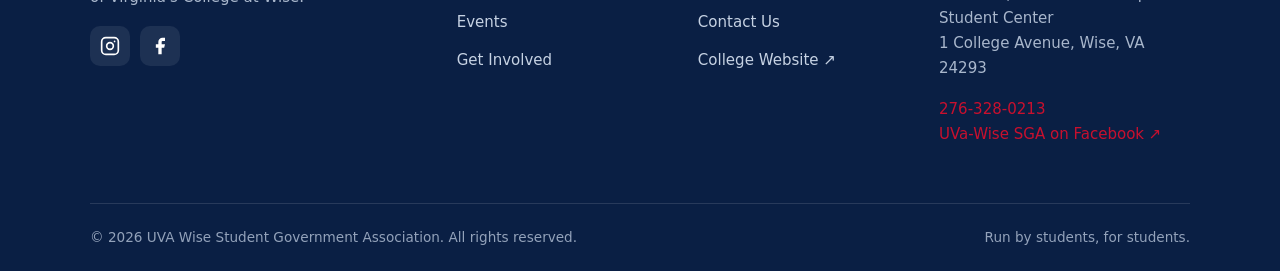
==== commit a65d69e5: "Add campus/student photos to panels and polish the site - Put real photos in the three feature panel" ====
--- a/about.html
+++ b/about.html
@@ -5,6 +5,13 @@
   <meta name="viewport" content="width=device-width, initial-scale=1.0" />
   <title>About | UVA Wise SGA</title>
   <meta name="description" content="What the UVA Wise Student Government Association does, how it's set up, and its history at the University of Virginia's College at Wise." />
+  <meta name="theme-color" content="#0A1F44" />
+  <meta property="og:type" content="website" />
+  <meta property="og:site_name" content="UVA Wise SGA" />
+  <meta property="og:title" content="About | UVA Wise SGA" />
+  <meta property="og:description" content="What the UVA Wise Student Government Association does, how it's set up, and its history at the University of Virginia's College at Wise." />
+  <meta property="og:image" content="assets/campus/banner.jpg" />
+  <meta name="twitter:card" content="summary_large_image" />
   <link rel="icon" type="image/png" href="assets/logo.png" />
   <link rel="stylesheet" href="css/styles.css" />
 </head>
@@ -63,11 +70,9 @@
             <p>SGA speaks for the students at UVA Wise on anything that affects student life or the college. If you're a degree-seeking student here, you're already a member.</p>
             <p>We're the link between students and the people who run the college. We bring student concerns forward, support clubs and events, and work on making campus better. Our motto sums it up: <strong>Cavs Help Cavs.</strong></p>
           </div>
-          <div class="media reveal" aria-hidden="true">
-            <div>
-              <img src="assets/logo.png" alt="" width="130" height="130" style="margin:0 auto 1rem" />
-              <strong style="font-family:Georgia,serif;font-size:1.3rem;display:block">Of the students,<br/>by the students,<br/>for the students.</strong>
-            </div>
+          <div class="media media--photo reveal">
+            <img src="assets/campus/students.jpg" alt="UVA Wise students walking together on campus" />
+            <span class="media-overlay"><strong>Of the students,<br/>by the students,<br/>for the students.</strong></span>
           </div>
         </div>
       </div>
@@ -168,7 +173,6 @@
           <div class="social">
             <a href="https://www.instagram.com/uvawisesga/" target="_blank" rel="noopener" aria-label="Instagram"><svg viewBox="0 0 24 24" fill="none" stroke="currentColor" stroke-width="2"><rect x="2" y="2" width="20" height="20" rx="5"/><circle cx="12" cy="12" r="4"/><circle cx="17.5" cy="6.5" r="1" fill="currentColor" stroke="none"/></svg></a>
             <a href="https://www.facebook.com/UVAWiseSGA/" target="_blank" rel="noopener" aria-label="Facebook"><svg viewBox="0 0 24 24" fill="currentColor"><path d="M18 2h-3a5 5 0 0 0-5 5v3H7v4h3v8h4v-8h3l1-4h-4V7a1 1 0 0 1 1-1h3z"/></svg></a>
-            <a href="#" aria-label="Twitter / X"><svg viewBox="0 0 24 24" fill="currentColor"><path d="M18.9 2H22l-7.3 8.3L23 22h-6.8l-5-6.6L5.4 22H2l7.8-8.9L1.4 2h7L13 8zm-2.4 18h1.8L7.6 3.9H5.7z"/></svg></a>
           </div>
         </div>
         <div>
--- a/css/styles.css
+++ b/css/styles.css
@@ -451,6 +451,7 @@
 }
 @media (max-width: 820px) { .split { grid-template-columns: 1fr; } }
 .split .media {
+  position: relative;
   border-radius: var(--radius);
   overflow: hidden;
   box-shadow: var(--shadow);
@@ -461,6 +462,42 @@
   color: #fff;
   text-align: center;
   padding: 2rem;
+}
+/* Photo variant: full-bleed image with a readable overlay */
+.media--photo { padding: 0; background: var(--navy); }
+.media--photo > img { position: absolute; inset: 0; width: 100%; height: 100%; object-fit: cover; }
+.media-overlay {
+  position: relative;
+  z-index: 2;
+  width: 100%; height: 100%;
+  display: grid; place-items: center;
+  text-align: center;
+  padding: 2rem;
+  background: linear-gradient(180deg, rgba(10, 31, 68, 0.2), rgba(10, 31, 68, 0.62));
+}
+.media-overlay strong {
+  font-family: var(--font-head);
+  font-size: clamp(1.4rem, 3vw, 1.95rem);
+  color: #fff;
+  display: block;
+  line-height: 1.15;
+}
+.media--photo .media-cap {
+  position: absolute;
+  z-index: 2;
+  bottom: 0.9rem;
+  left: 50%;
+  transform: translateX(-50%);
+  background: rgba(10, 31, 68, 0.72);
+  color: #fff;
+  padding: 0.45rem 1rem;
+  border-radius: 999px;
+  font-size: 0.72rem;
+  text-transform: uppercase;
+  letter-spacing: 0.12em;
+  font-weight: 700;
+  white-space: nowrap;
+  backdrop-filter: blur(4px);
 }
 
 /* Bullet list */
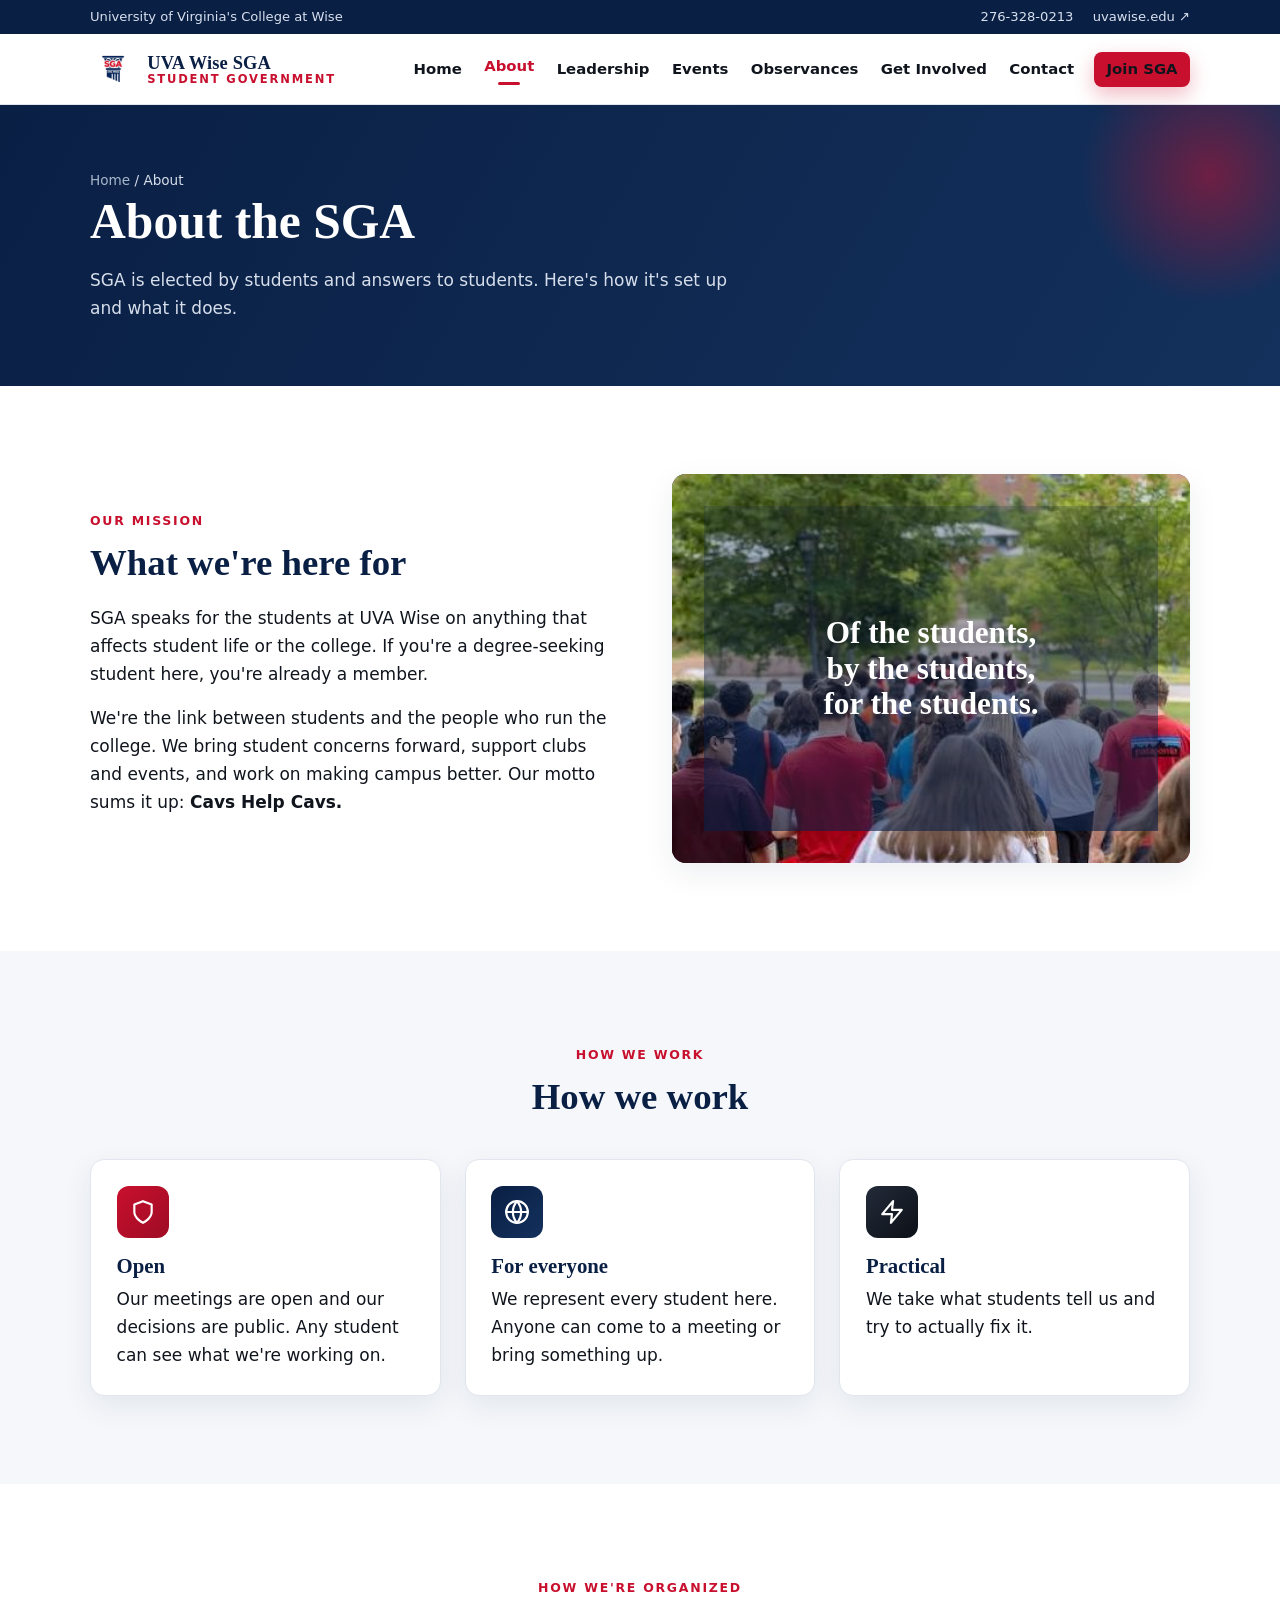
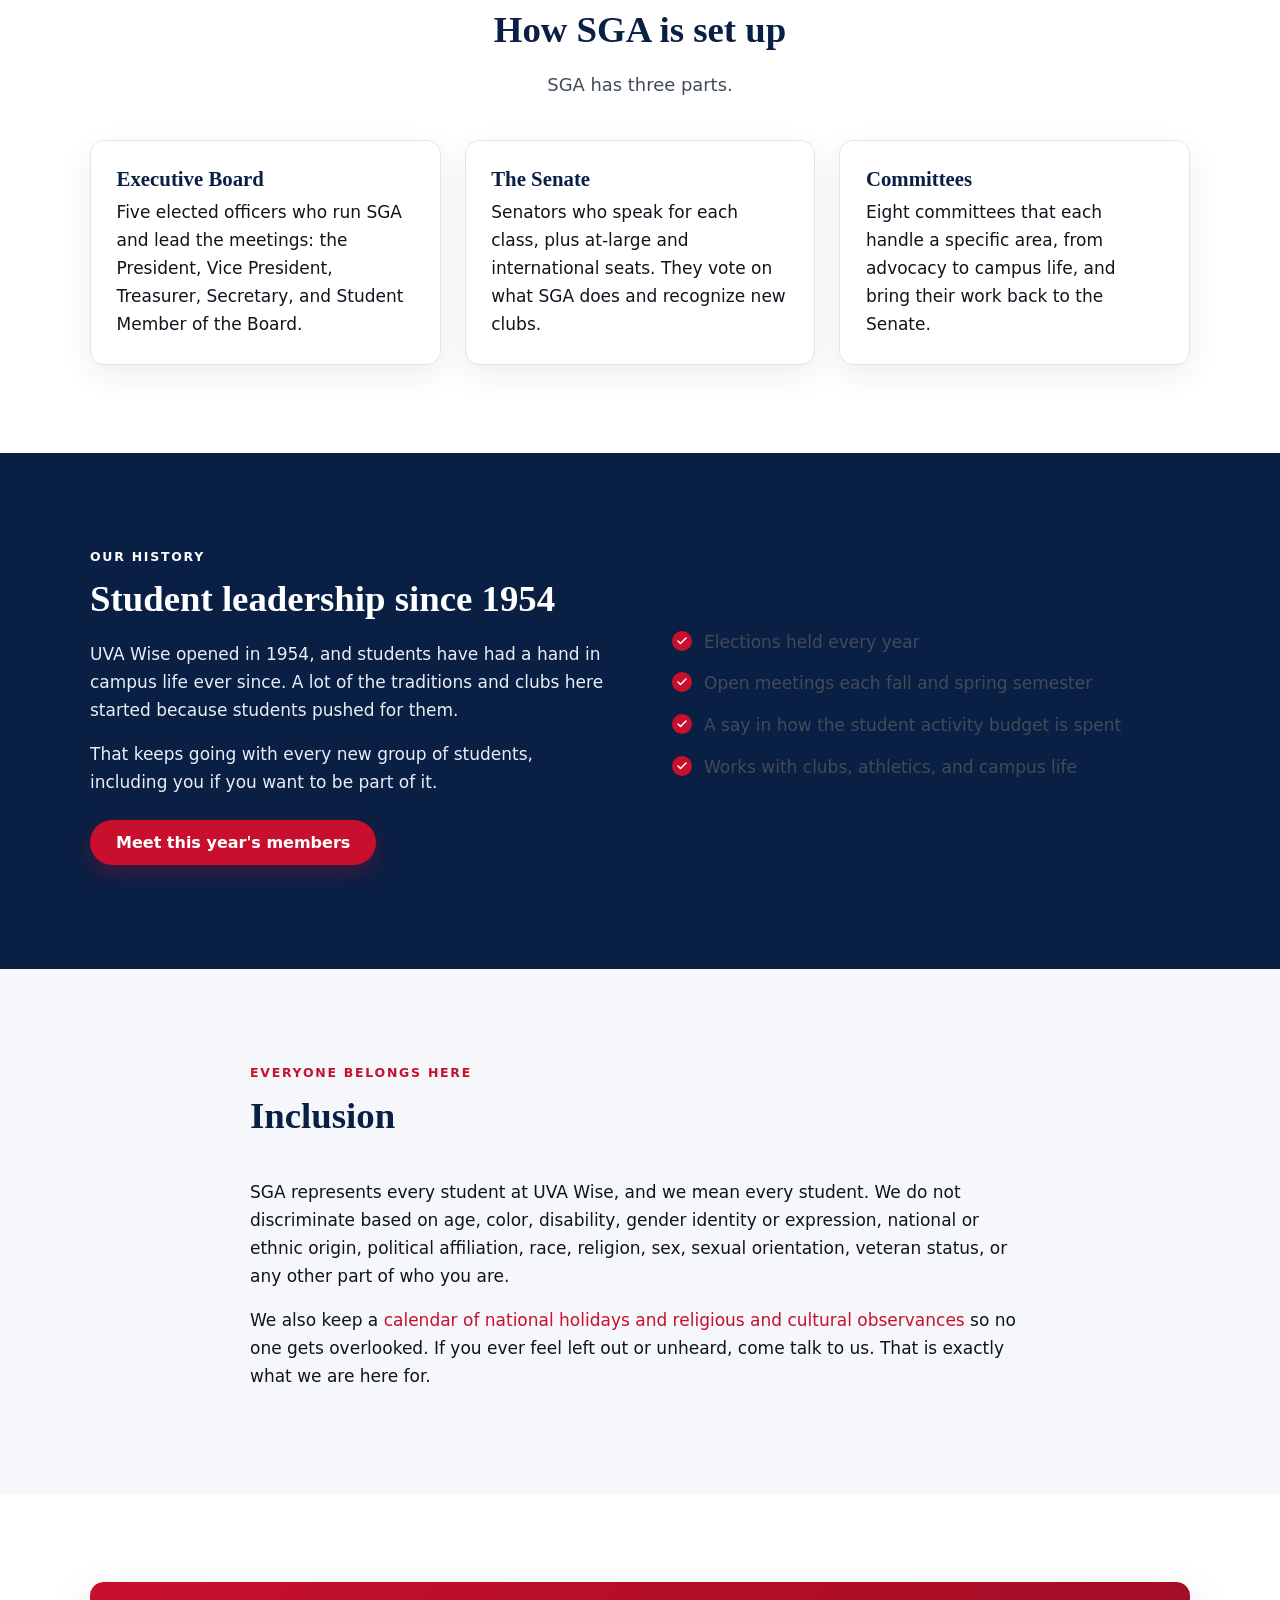
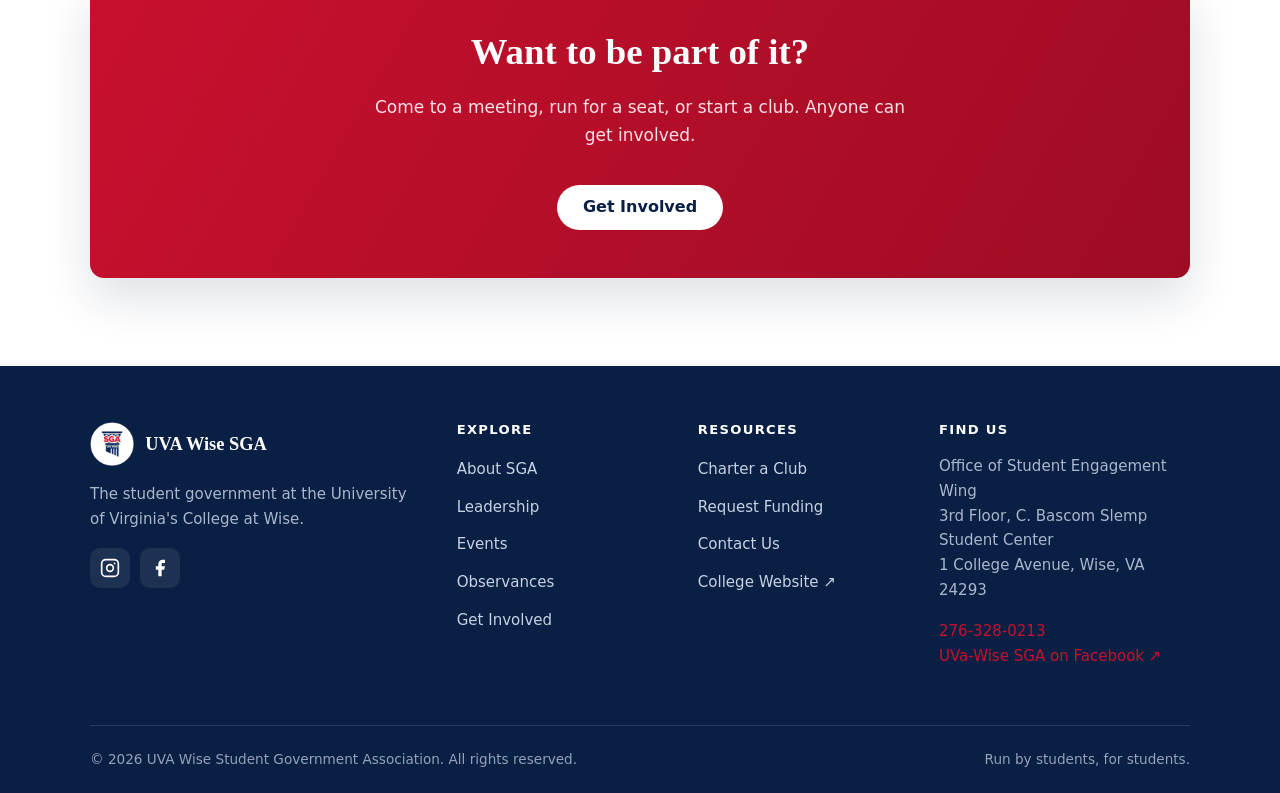
==== commit dfb82eb4: "Add Observances page, inclusion statement, and Student Center photo - New Holidays & Observances pag" ====
--- a/about.html
+++ b/about.html
@@ -3,6 +3,7 @@
 <head>
   <meta charset="UTF-8" />
   <meta name="viewport" content="width=device-width, initial-scale=1.0" />
+  <meta name="robots" content="noindex, nofollow" />
   <title>About | UVA Wise SGA</title>
   <meta name="description" content="What the UVA Wise Student Government Association does, how it's set up, and its history at the University of Virginia's College at Wise." />
   <meta name="theme-color" content="#0A1F44" />
@@ -42,6 +43,7 @@
           <li><a href="about.html">About</a></li>
           <li><a href="leadership.html">Leadership</a></li>
           <li><a href="events.html">Events</a></li>
+          <li><a href="observances.html">Observances</a></li>
           <li><a href="get-involved.html">Get Involved</a></li>
           <li><a href="contact.html">Contact</a></li>
           <li class="nav-cta"><a class="btn btn--primary" href="get-involved.html">Join SGA</a></li>
@@ -153,6 +155,18 @@
       </div>
     </section>
 
+    <!-- Inclusion -->
+    <section class="section section--soft">
+      <div class="container" style="max-width:820px">
+        <div class="section-head">
+          <span class="eyebrow">Everyone Belongs Here</span>
+          <h2>Inclusion</h2>
+        </div>
+        <p>SGA represents every student at UVA Wise, and we mean every student. We do not discriminate based on age, color, disability, gender identity or expression, national or ethnic origin, political affiliation, race, religion, sex, sexual orientation, veteran status, or any other part of who you are.</p>
+        <p>We also keep a <a href="observances.html">calendar of national holidays and religious and cultural observances</a> so no one gets overlooked. If you ever feel left out or unheard, come talk to us. That is exactly what we are here for.</p>
+      </div>
+    </section>
+
     <section class="section">
       <div class="container">
         <div class="callout reveal">
@@ -181,6 +195,7 @@
             <li><a href="about.html">About SGA</a></li>
             <li><a href="leadership.html">Leadership</a></li>
             <li><a href="events.html">Events</a></li>
+            <li><a href="observances.html">Observances</a></li>
             <li><a href="get-involved.html">Get Involved</a></li>
           </ul>
         </div>
--- a/css/styles.css
+++ b/css/styles.css
@@ -211,18 +211,19 @@
 .nav-links {
   display: flex;
   align-items: center;
-  gap: 0.35rem;
+  gap: 0.1rem;
   list-style: none;
   margin: 0;
   padding: 0;
 }
 .nav-links a {
   display: block;
-  padding: 0.55rem 0.85rem;
+  padding: 0.5rem 0.65rem;
   border-radius: var(--radius-sm);
   color: var(--ink);
   font-weight: 600;
-  font-size: 0.97rem;
+  font-size: 0.93rem;
+  white-space: nowrap;
 }
 .nav-links a:hover { background: var(--bg-soft); color: var(--red); }
 .nav-links a.active { color: var(--red); }
@@ -618,6 +619,57 @@
 }
 
 /* =====================================================================
+   Observances (holidays) list
+   ===================================================================== */
+.obs-month { margin-bottom: 2.25rem; }
+.obs-month h3 {
+  color: var(--red);
+  font-family: var(--font-sans);
+  text-transform: uppercase;
+  letter-spacing: 0.1em;
+  font-size: 0.9rem;
+  border-bottom: 2px solid var(--line);
+  padding-bottom: 0.5rem;
+  margin-bottom: 0.25rem;
+}
+.obs {
+  display: flex;
+  align-items: baseline;
+  gap: 1rem;
+  padding: 0.7rem 0;
+  border-bottom: 1px solid var(--line);
+}
+.obs .obs-date { flex: 0 0 108px; color: var(--navy); font-weight: 700; font-size: 0.92rem; }
+.obs .obs-name { flex: 1 1 auto; color: var(--ink); }
+.obs .obs-tag {
+  flex: 0 0 auto;
+  font-size: 0.7rem;
+  text-transform: uppercase;
+  letter-spacing: 0.05em;
+  font-weight: 700;
+  color: var(--slate);
+  background: var(--bg-soft);
+  padding: 0.25rem 0.65rem;
+  border-radius: 999px;
+  white-space: nowrap;
+}
+@media (max-width: 560px) {
+  .obs { flex-wrap: wrap; gap: 0.35rem 0.75rem; }
+  .obs .obs-date { flex: 0 0 100%; }
+  .obs .obs-name { flex: 1 1 auto; }
+}
+.obs-note {
+  background: var(--bg-soft);
+  border-left: 4px solid var(--navy);
+  border-radius: var(--radius-sm);
+  padding: 1.1rem 1.3rem;
+  color: var(--slate);
+  font-size: 0.95rem;
+  margin-bottom: 2.5rem;
+}
+.obs-note strong { color: var(--navy); }
+
+/* =====================================================================
    Announcement / callout banner
    ===================================================================== */
 .callout {
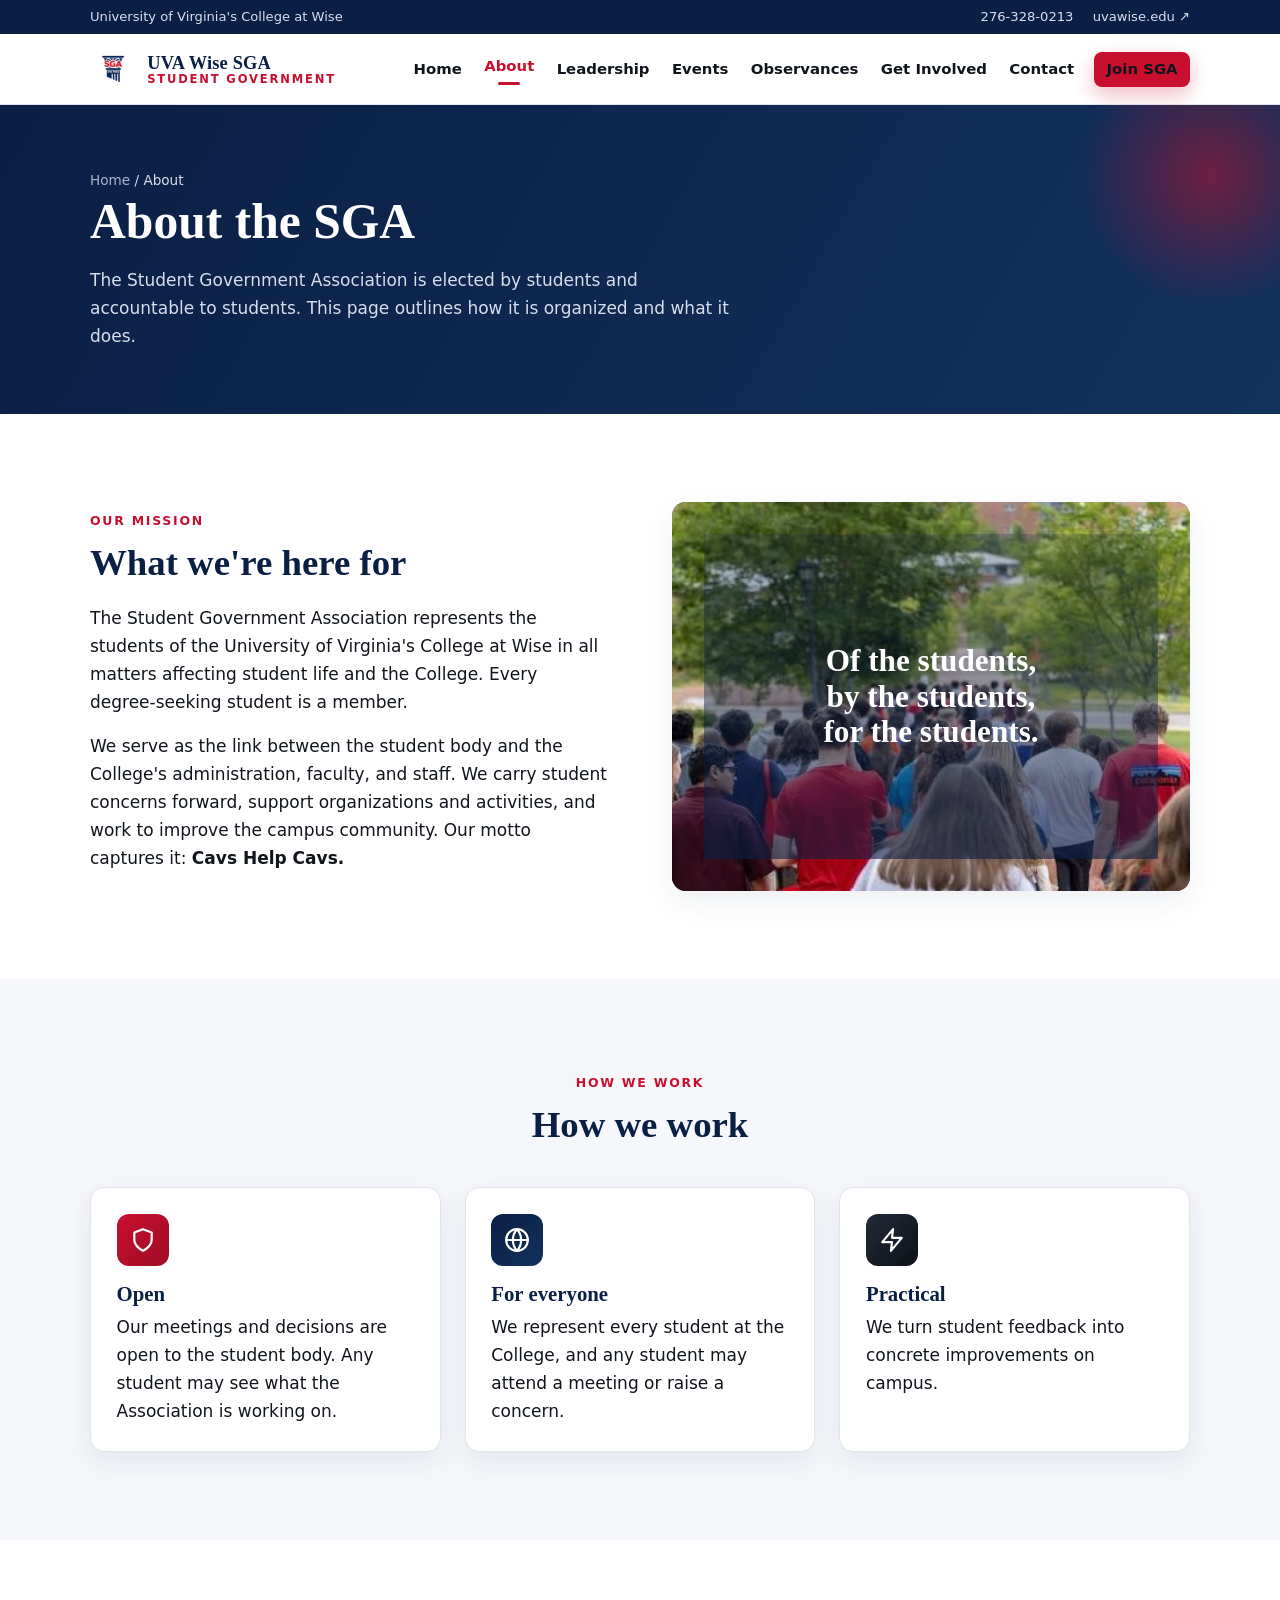
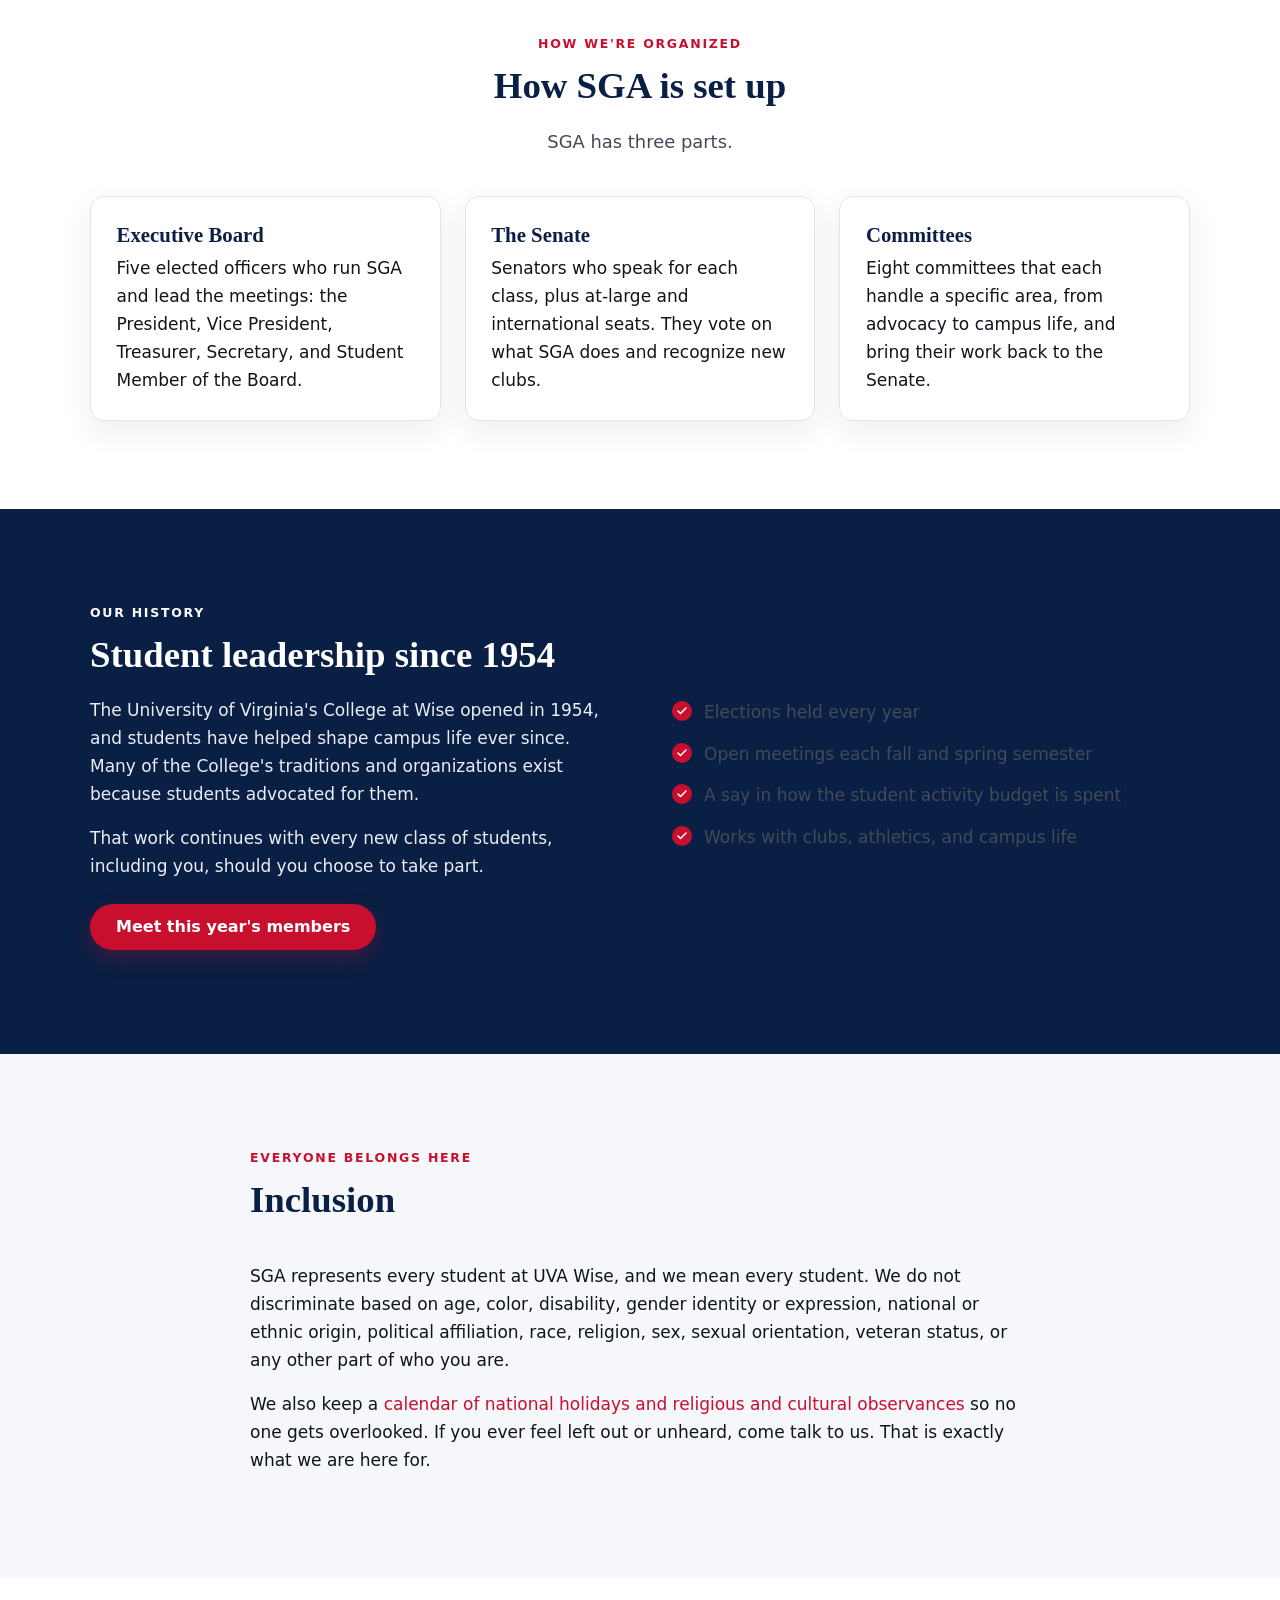
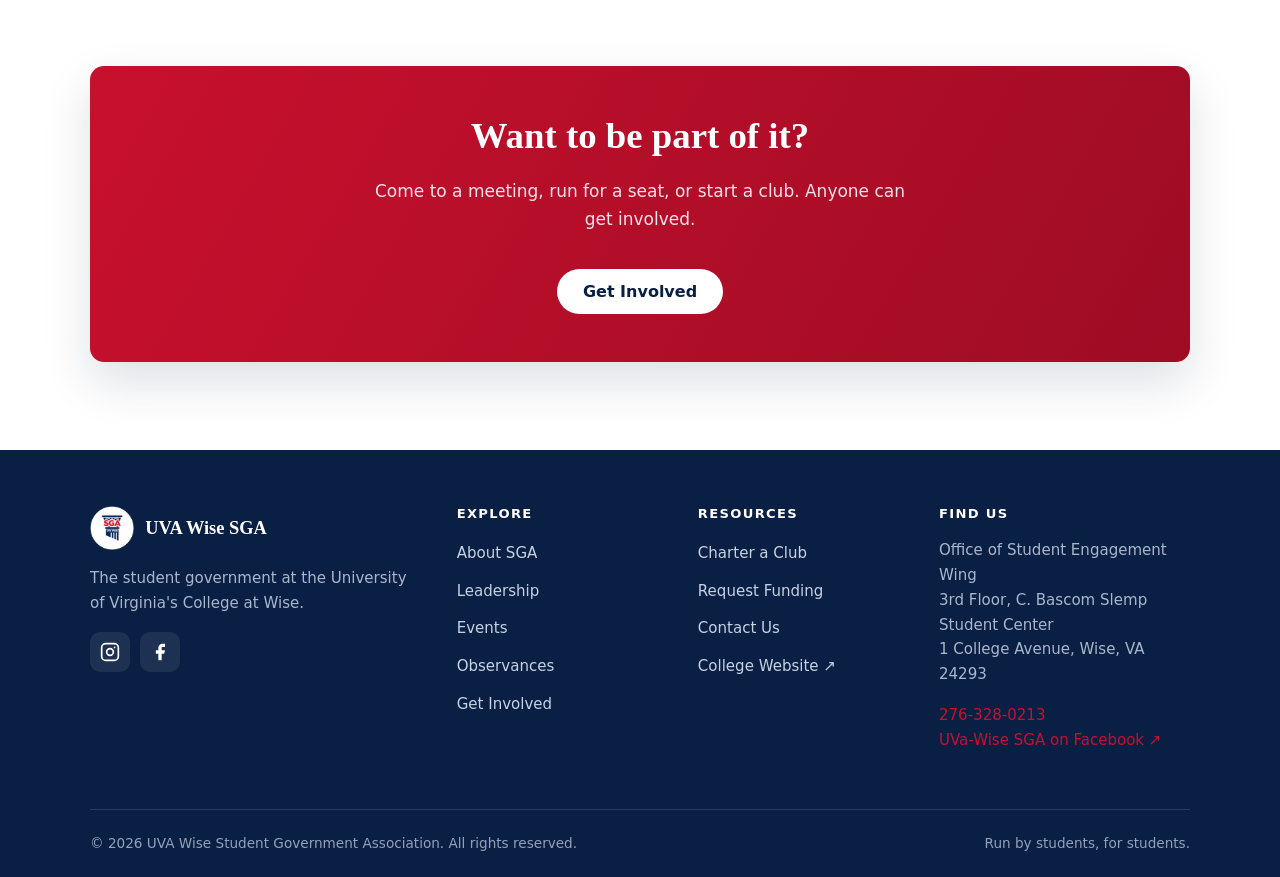
==== commit b841e1cc: "Add E-board emails, professionalize copy, span the academic year - Leadership: replace Executive Boa" ====
--- a/about.html
+++ b/about.html
@@ -58,7 +58,7 @@
       <div class="container">
         <p class="breadcrumb"><a href="index.html">Home</a> / About</p>
         <h1>About the SGA</h1>
-        <p>SGA is elected by students and answers to students. Here's how it's set up and what it does.</p>
+        <p>The Student Government Association is elected by students and accountable to students. This page outlines how it is organized and what it does.</p>
       </div>
     </section>
 
@@ -69,8 +69,8 @@
           <div class="reveal">
             <span class="eyebrow">Our Mission</span>
             <h2>What we're here for</h2>
-            <p>SGA speaks for the students at UVA Wise on anything that affects student life or the college. If you're a degree-seeking student here, you're already a member.</p>
-            <p>We're the link between students and the people who run the college. We bring student concerns forward, support clubs and events, and work on making campus better. Our motto sums it up: <strong>Cavs Help Cavs.</strong></p>
+            <p>The Student Government Association represents the students of the University of Virginia's College at Wise in all matters affecting student life and the College. Every degree-seeking student is a member.</p>
+            <p>We serve as the link between the student body and the College's administration, faculty, and staff. We carry student concerns forward, support organizations and activities, and work to improve the campus community. Our motto captures it: <strong>Cavs Help Cavs.</strong></p>
           </div>
           <div class="media media--photo reveal">
             <img src="assets/campus/students.jpg" alt="UVA Wise students walking together on campus" />
@@ -91,17 +91,17 @@
           <article class="card reveal">
             <div class="icon" aria-hidden="true"><svg viewBox="0 0 24 24" fill="none" stroke="currentColor" stroke-width="2" stroke-linecap="round" stroke-linejoin="round"><path d="M12 22s8-4 8-10V5l-8-3-8 3v7c0 6 8 10 8 10z"/></svg></div>
             <h3>Open</h3>
-            <p>Our meetings are open and our decisions are public. Any student can see what we're working on.</p>
+            <p>Our meetings and decisions are open to the student body. Any student may see what the Association is working on.</p>
           </article>
           <article class="card card--alt reveal">
             <div class="icon" aria-hidden="true"><svg viewBox="0 0 24 24" fill="none" stroke="currentColor" stroke-width="2" stroke-linecap="round" stroke-linejoin="round"><circle cx="12" cy="12" r="10"/><path d="M2 12h20"/><path d="M12 2a15 15 0 0 1 0 20 15 15 0 0 1 0-20z"/></svg></div>
             <h3>For everyone</h3>
-            <p>We represent every student here. Anyone can come to a meeting or bring something up.</p>
+            <p>We represent every student at the College, and any student may attend a meeting or raise a concern.</p>
           </article>
           <article class="card card--gold reveal">
             <div class="icon" aria-hidden="true"><svg viewBox="0 0 24 24" fill="none" stroke="currentColor" stroke-width="2" stroke-linecap="round" stroke-linejoin="round"><path d="M13 2 3 14h9l-1 8 10-12h-9z"/></svg></div>
             <h3>Practical</h3>
-            <p>We take what students tell us and try to actually fix it.</p>
+            <p>We turn student feedback into concrete improvements on campus.</p>
           </article>
         </div>
       </div>
@@ -139,8 +139,8 @@
           <div class="reveal">
             <span class="eyebrow">Our History</span>
             <h2>Student leadership since 1954</h2>
-            <p>UVA Wise opened in 1954, and students have had a hand in campus life ever since. A lot of the traditions and clubs here started because students pushed for them.</p>
-            <p>That keeps going with every new group of students, including you if you want to be part of it.</p>
+            <p>The University of Virginia's College at Wise opened in 1954, and students have helped shape campus life ever since. Many of the College's traditions and organizations exist because students advocated for them.</p>
+            <p>That work continues with every new class of students, including you, should you choose to take part.</p>
             <p style="margin-top:1.5rem"><a class="btn btn--gold" href="leadership.html">Meet this year's members</a></p>
           </div>
           <div class="reveal">
--- a/css/styles.css
+++ b/css/styles.css
@@ -570,6 +570,9 @@
 .officer h3 { margin: 0 0 0.15rem; font-size: 1.2rem; }
 .officer .role { color: var(--red); font-weight: 700; font-size: 0.92rem; margin-bottom: 0.6rem; }
 .officer .bio { font-size: 0.92rem; color: var(--muted); margin: 0; }
+.officer .email { font-size: 0.85rem; margin: 0.1rem 0 0; }
+.officer .email a { color: var(--slate); font-weight: 500; word-break: break-word; }
+.officer .email a:hover { color: var(--red); }
 
 /* =====================================================================
    Events
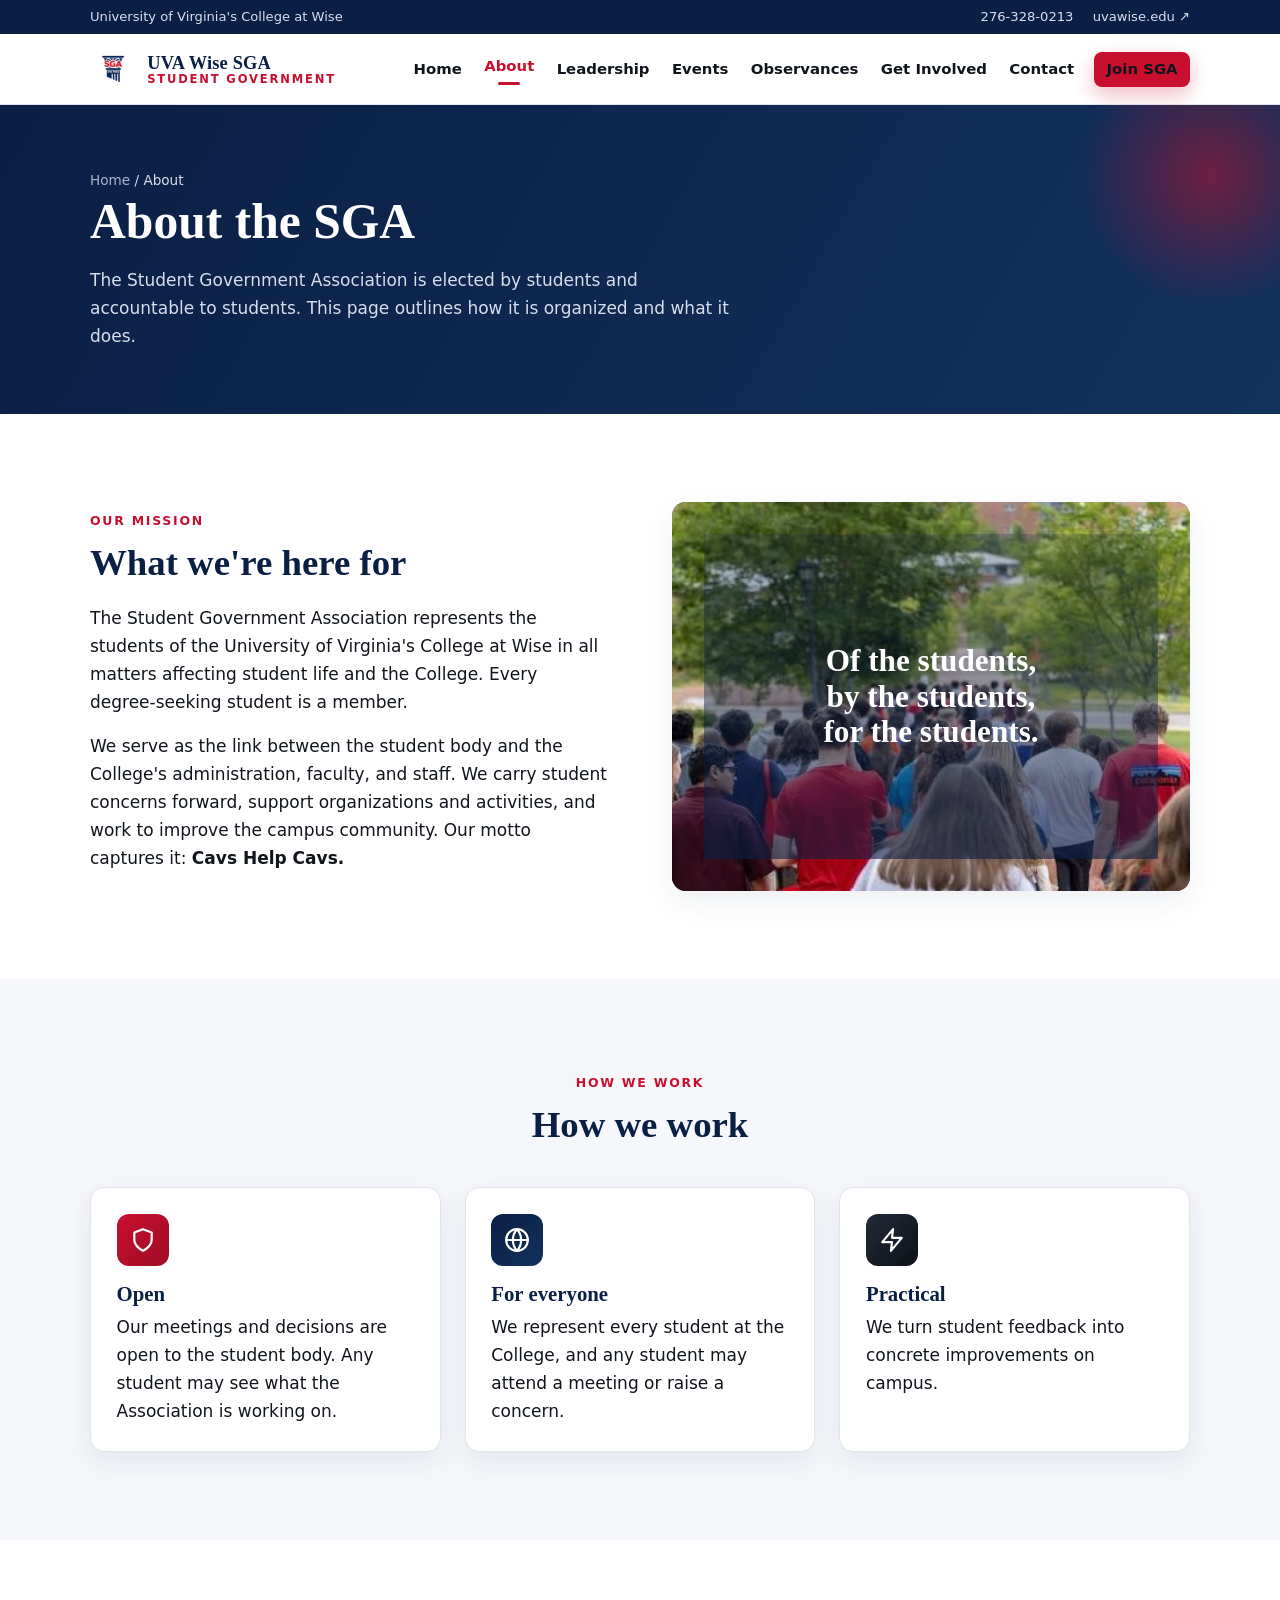
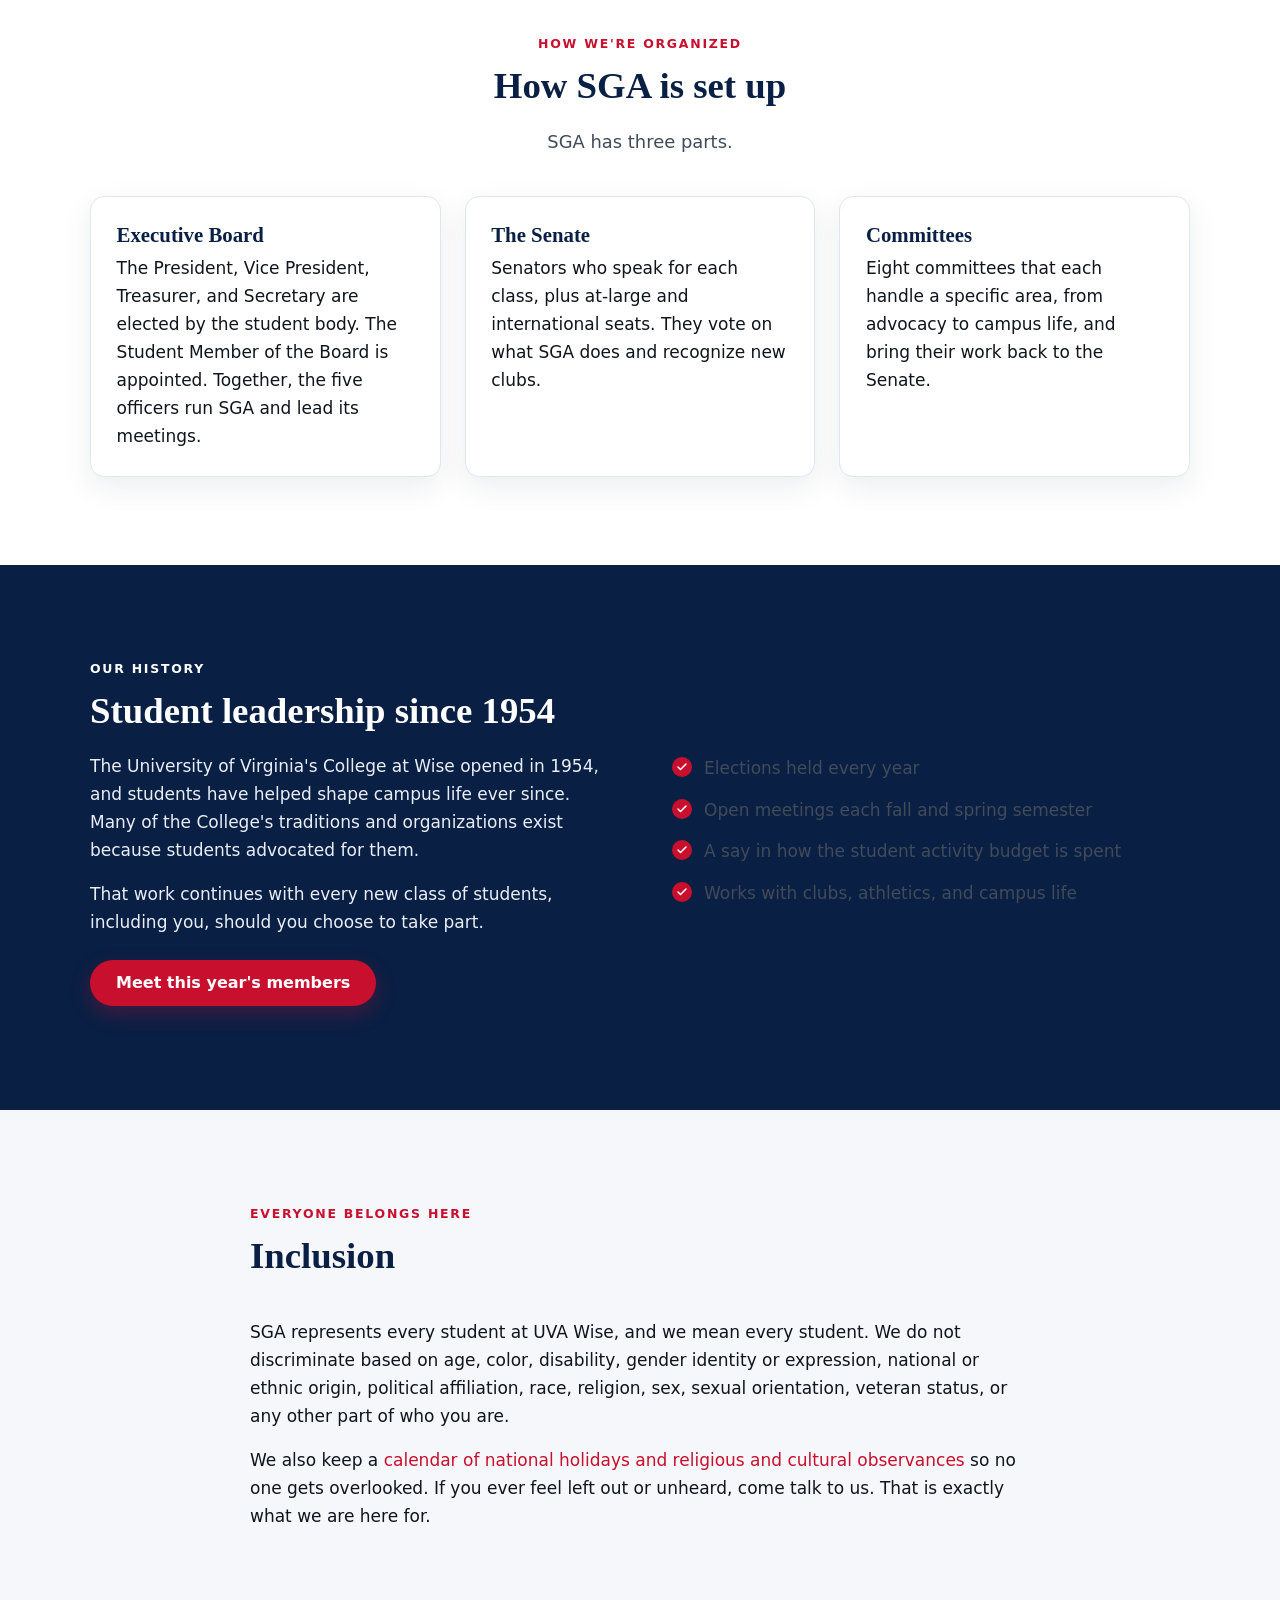
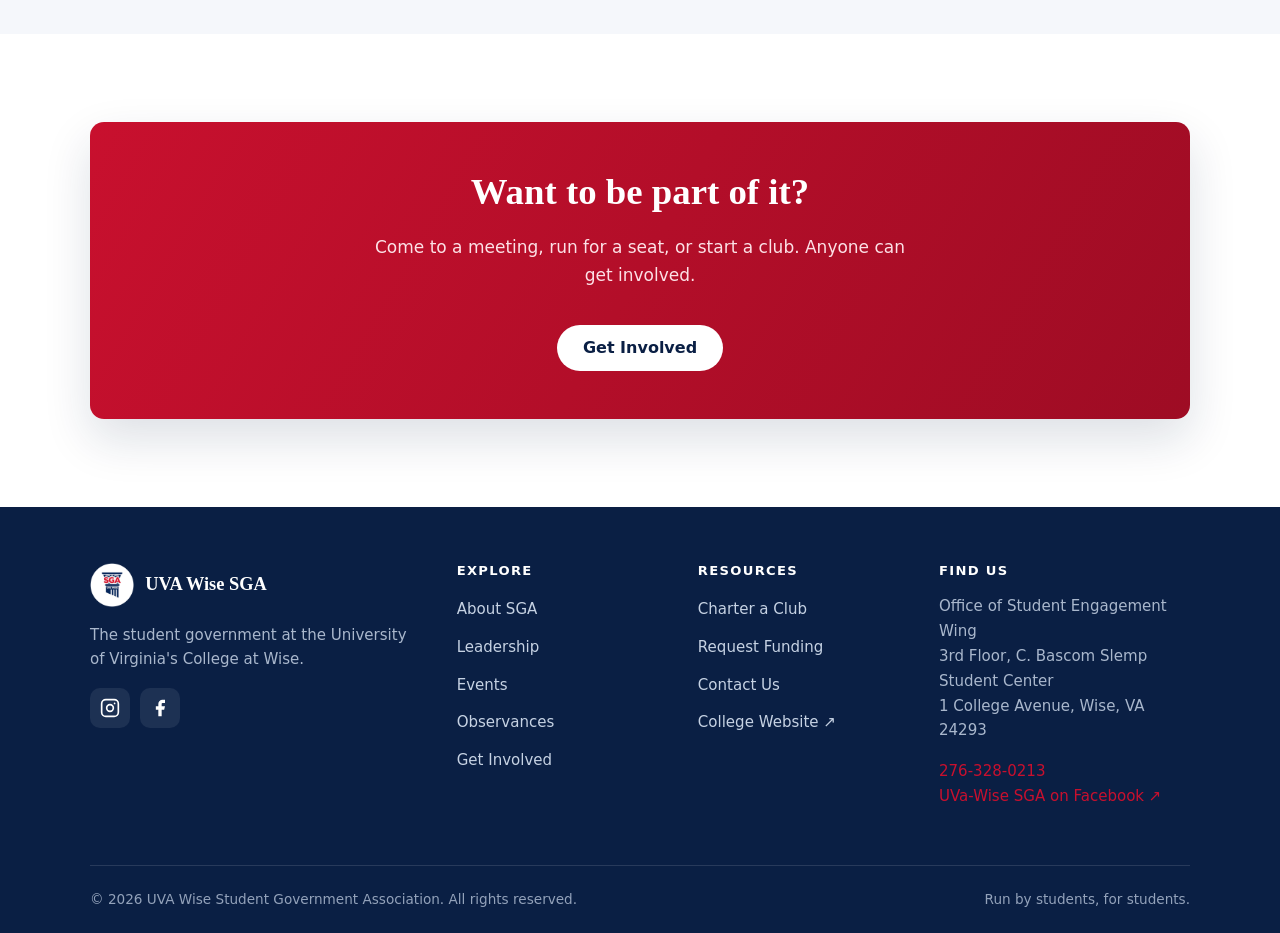
==== commit 7f7994f9: "Correct that the Student Member of the Board is appointed The Student Member of the Board is appoint" ====
--- a/about.html
+++ b/about.html
@@ -118,7 +118,7 @@
         <div class="grid grid--3">
           <article class="card reveal">
             <h3>Executive Board</h3>
-            <p>Five elected officers who run SGA and lead the meetings: the President, Vice President, Treasurer, Secretary, and Student Member of the Board.</p>
+            <p>The President, Vice President, Treasurer, and Secretary are elected by the student body. The Student Member of the Board is appointed. Together, the five officers run SGA and lead its meetings.</p>
           </article>
           <article class="card reveal">
             <h3>The Senate</h3>
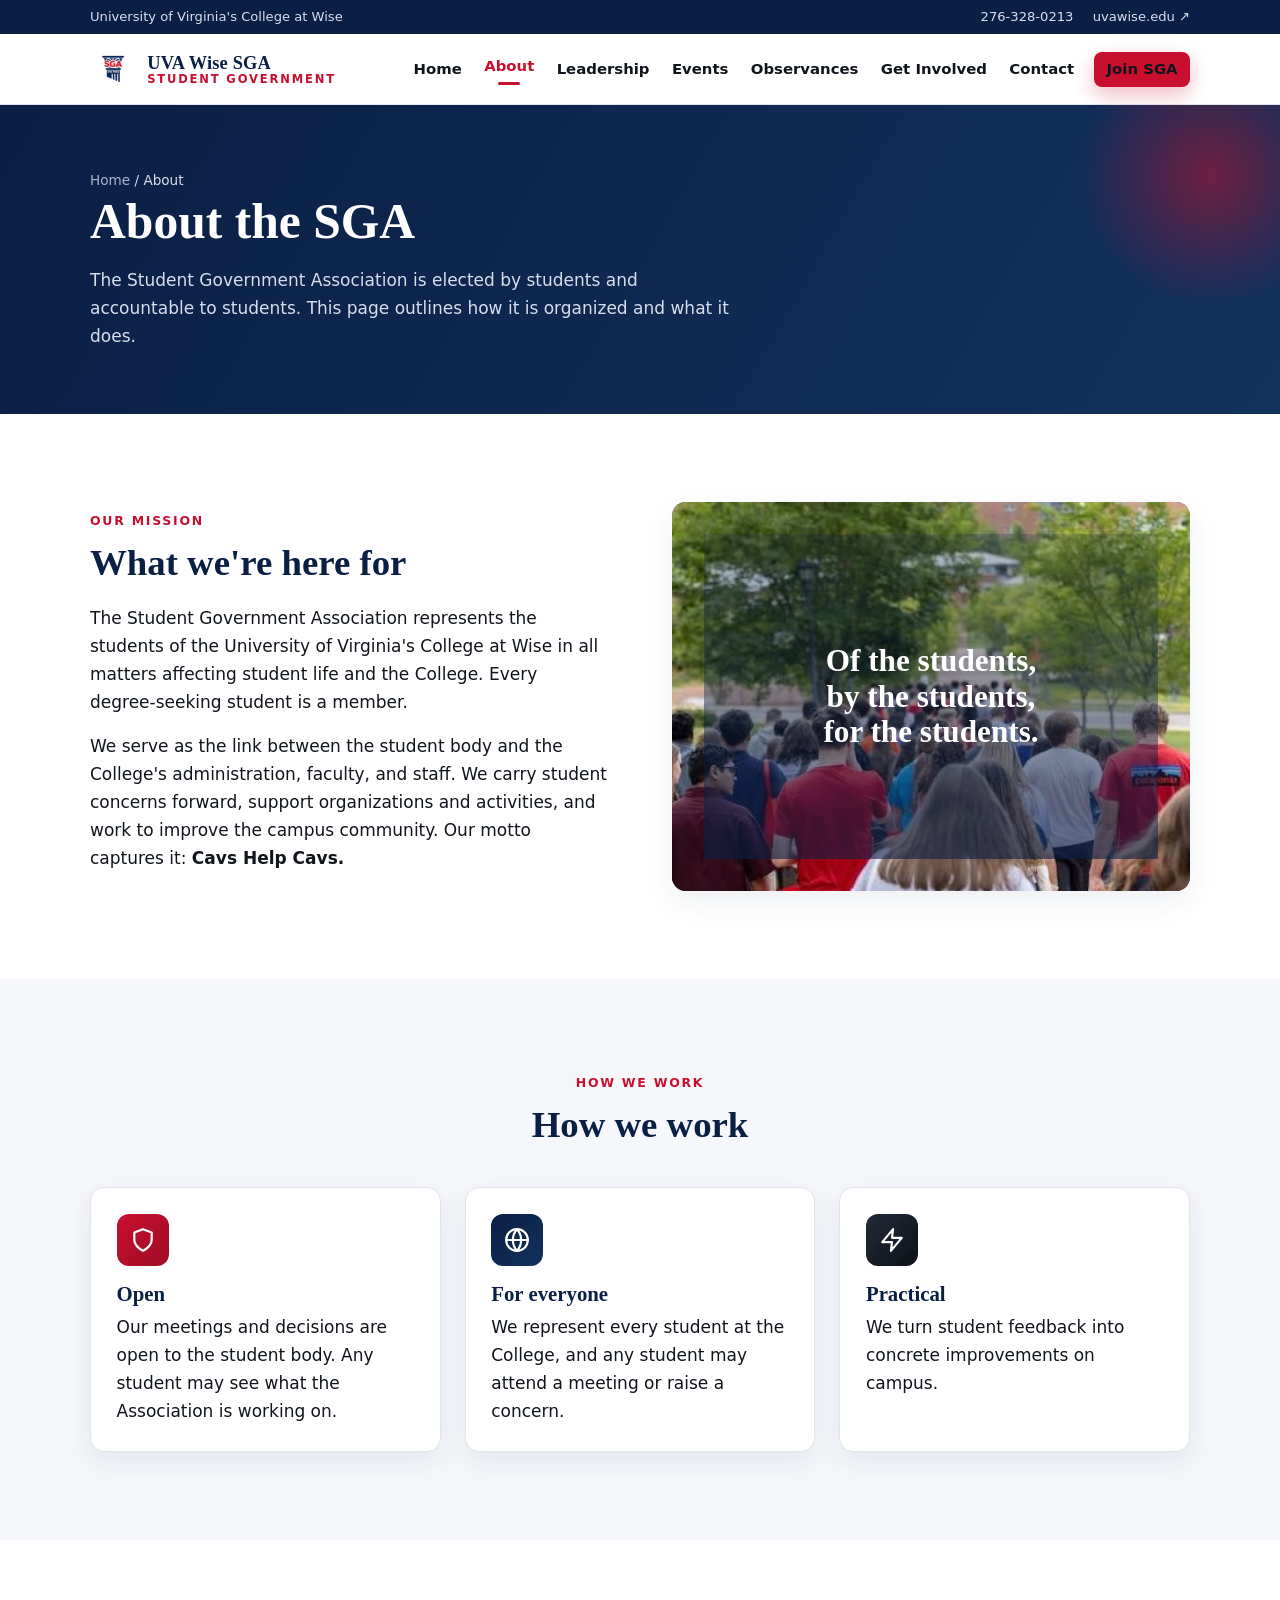
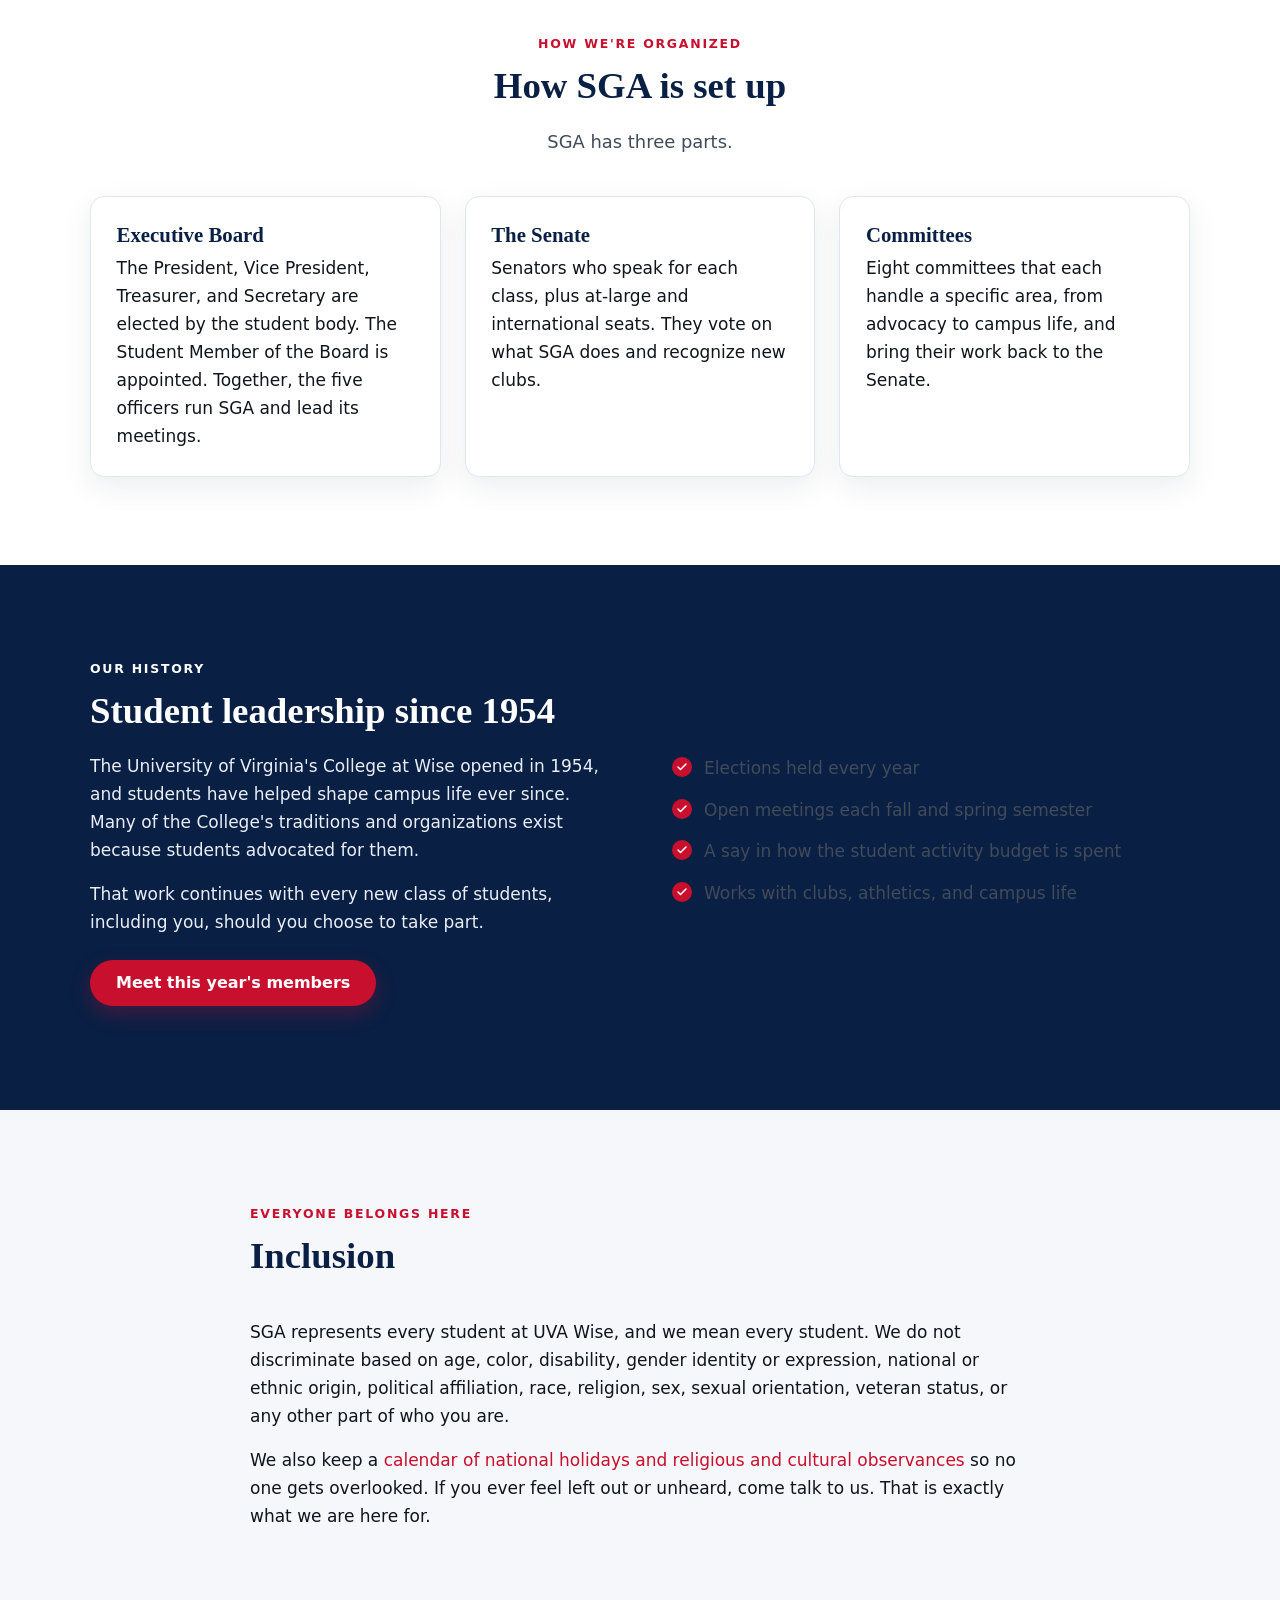
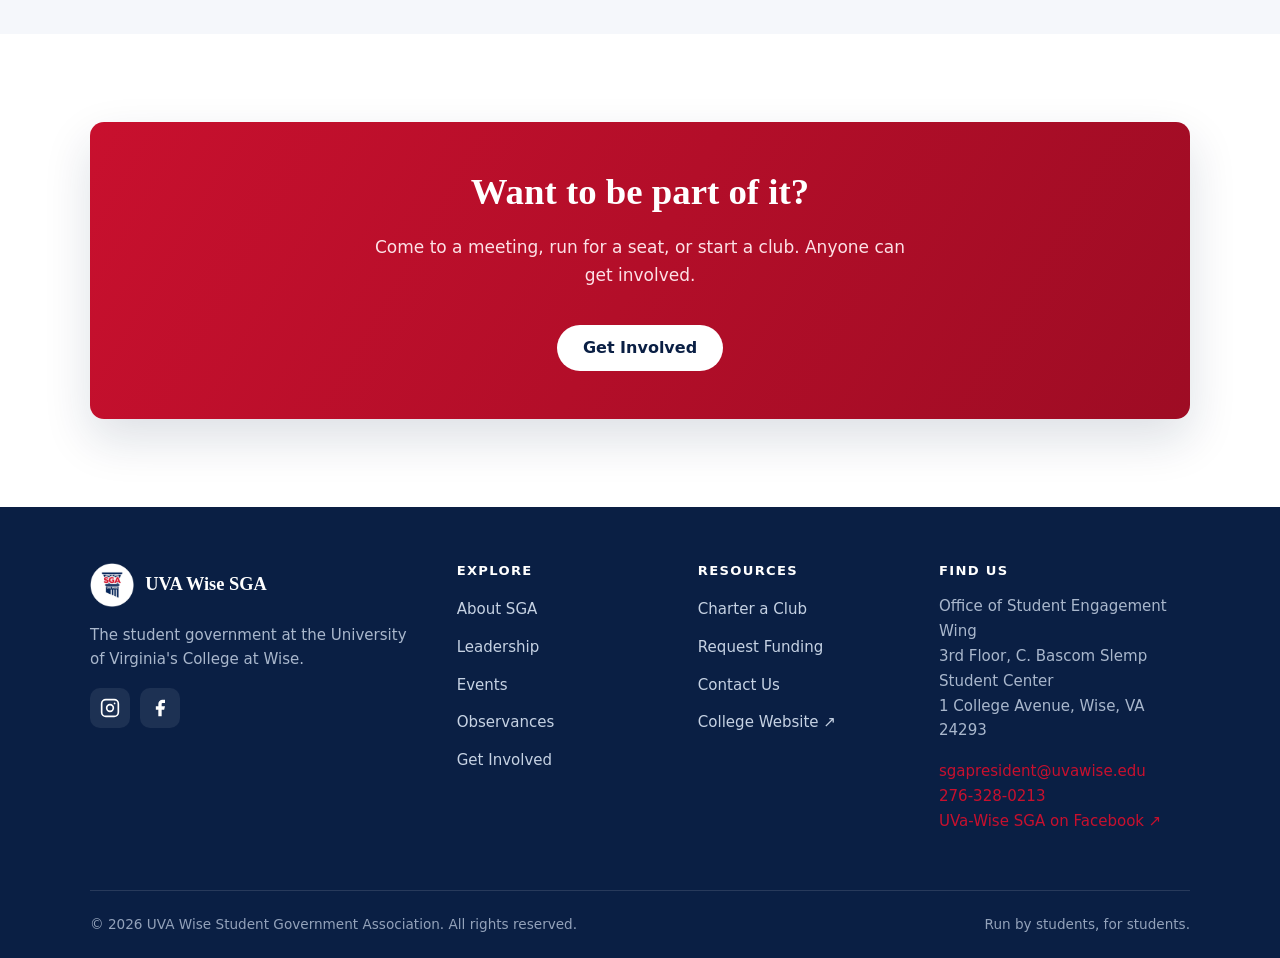
==== commit e33dc761: "Route contact form to the president and require a uvawise.edu email - Add sgapresident@uvawise.edu a" ====
--- a/about.html
+++ b/about.html
@@ -211,7 +211,7 @@
         <div>
           <h4>Find Us</h4>
           <p>Office of Student Engagement Wing<br />3rd Floor, C. Bascom Slemp Student Center<br />1 College Avenue, Wise, VA 24293</p>
-          <p><a href="tel:+12763280213">276-328-0213</a><br /><a href="https://www.facebook.com/UVAWiseSGA/" target="_blank" rel="noopener">UVa-Wise SGA on Facebook &#8599;</a></p>
+          <p><a href="mailto:sgapresident@uvawise.edu">sgapresident@uvawise.edu</a><br /><a href="tel:+12763280213">276-328-0213</a><br /><a href="https://www.facebook.com/UVAWiseSGA/" target="_blank" rel="noopener">UVa-Wise SGA on Facebook &#8599;</a></p>
         </div>
       </div>
       <div class="footer-bottom">
--- a/css/styles.css
+++ b/css/styles.css
@@ -713,7 +713,11 @@
   box-shadow: 0 0 0 3px rgba(200, 16, 46, 0.12);
 }
 .field textarea { min-height: 140px; resize: vertical; }
+.field input.invalid { border-color: var(--red); box-shadow: 0 0 0 3px rgba(200, 16, 46, 0.12); }
+.btn:disabled, .btn[disabled] { opacity: 0.5; cursor: not-allowed; box-shadow: none; }
+.btn:disabled:hover, .btn[disabled]:hover { transform: none; }
 .form-note { font-size: 0.85rem; color: var(--muted); margin-top: 0.5rem; }
+.form-note.err { color: var(--red); font-weight: 600; }
 .form-status { margin-top: 1rem; font-weight: 600; }
 .form-status.ok { color: #1a7a3d; }
 .form-status.err { color: var(--red); }
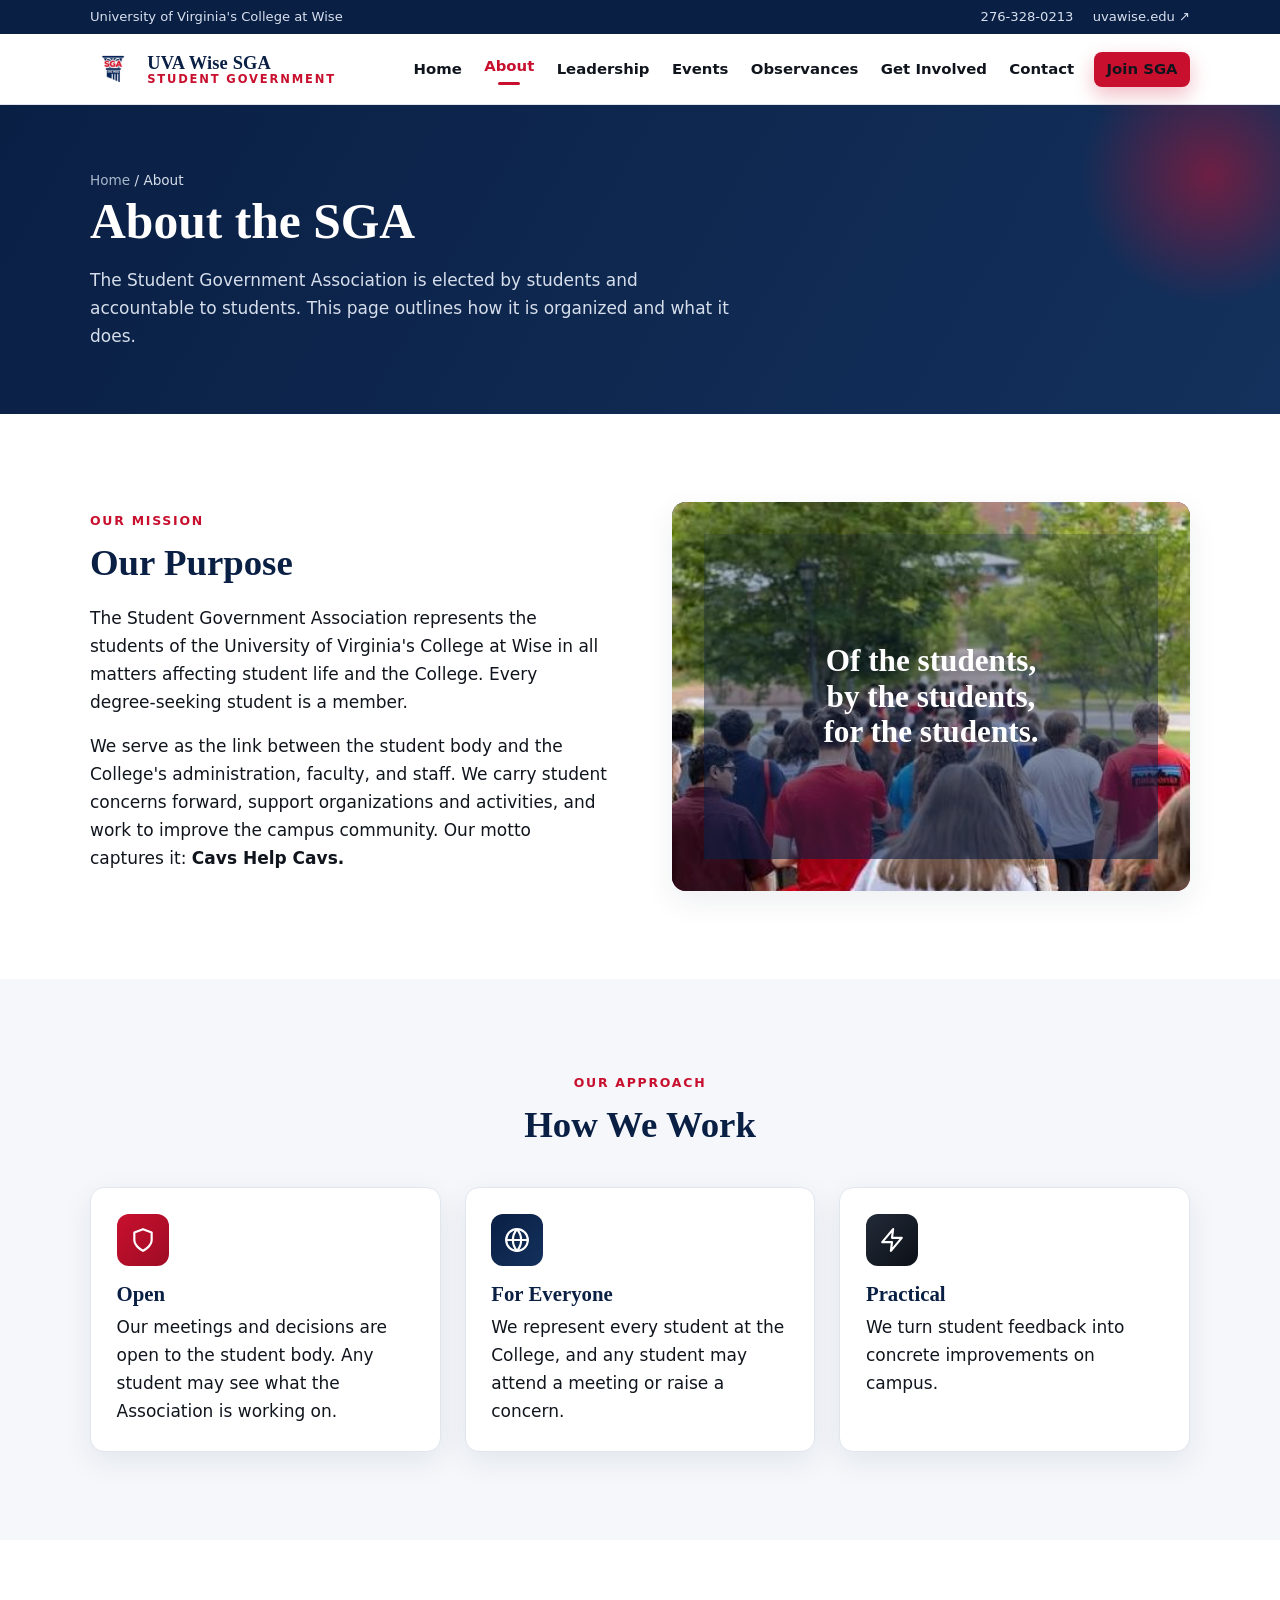
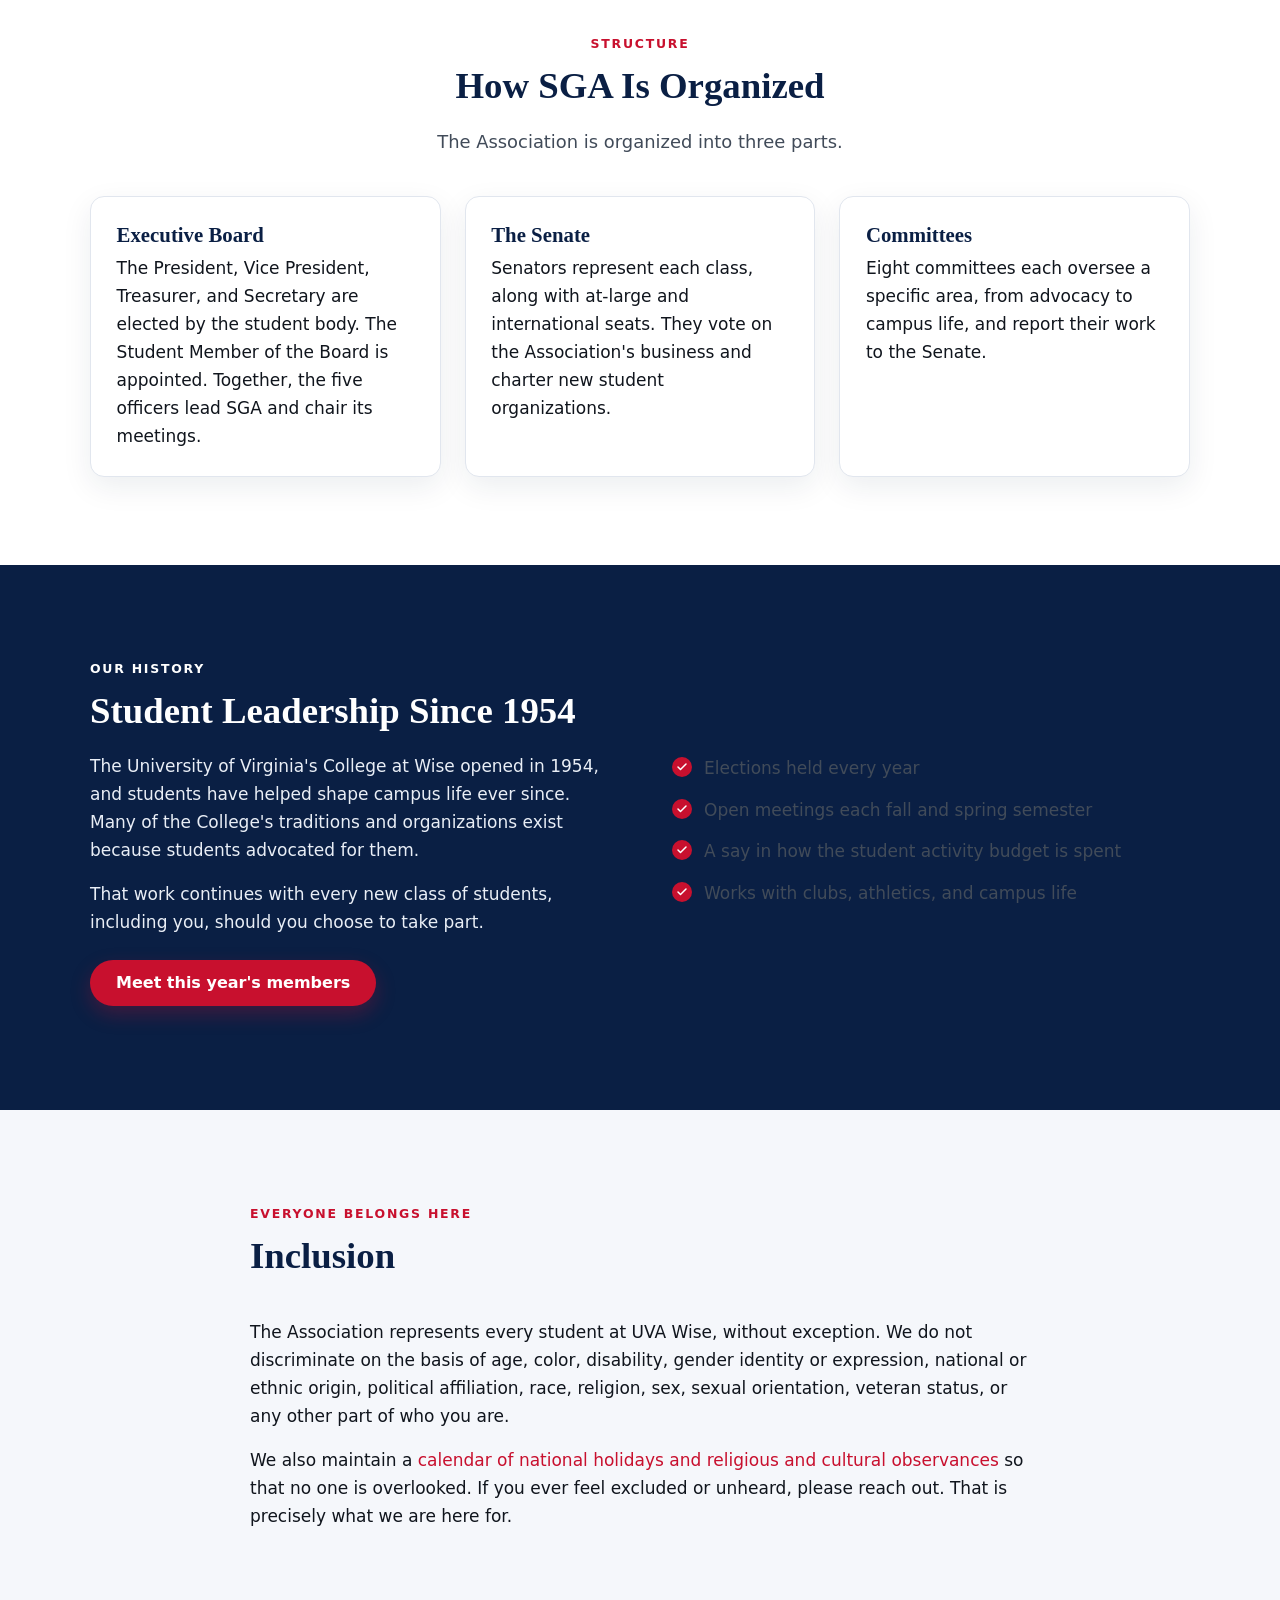
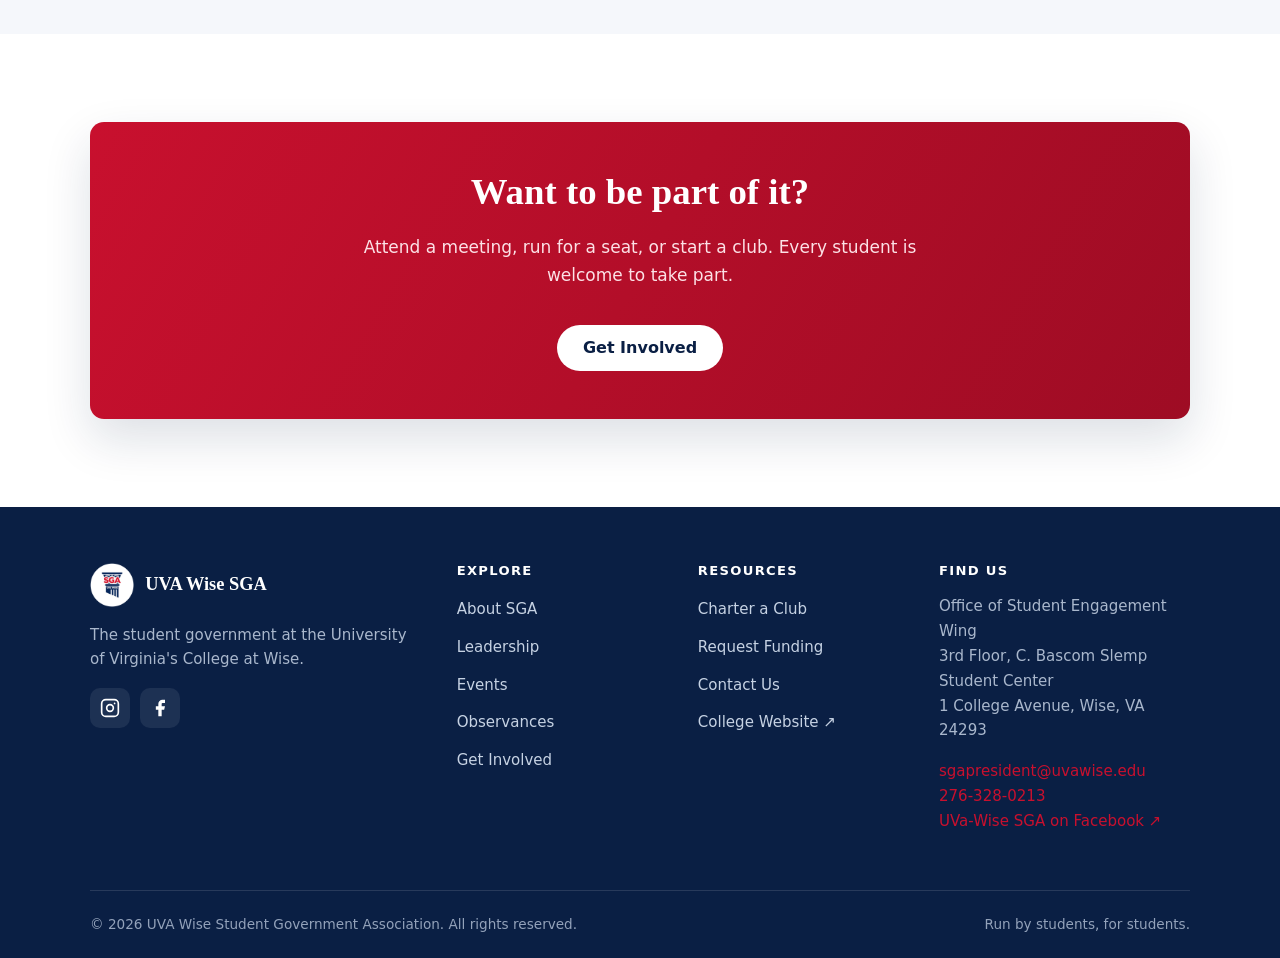
==== commit a50a8a22: "Add Kamal Timilsena photo and professionalize site copy Wire the International Senator's headshot in" ====
--- a/about.html
+++ b/about.html
@@ -68,7 +68,7 @@
         <div class="split">
           <div class="reveal">
             <span class="eyebrow">Our Mission</span>
-            <h2>What we're here for</h2>
+            <h2>Our Purpose</h2>
             <p>The Student Government Association represents the students of the University of Virginia's College at Wise in all matters affecting student life and the College. Every degree-seeking student is a member.</p>
             <p>We serve as the link between the student body and the College's administration, faculty, and staff. We carry student concerns forward, support organizations and activities, and work to improve the campus community. Our motto captures it: <strong>Cavs Help Cavs.</strong></p>
           </div>
@@ -84,8 +84,8 @@
     <section class="section section--soft">
       <div class="container">
         <div class="section-head center">
-          <span class="eyebrow">How We Work</span>
-          <h2>How we work</h2>
+          <span class="eyebrow">Our Approach</span>
+          <h2>How We Work</h2>
         </div>
         <div class="grid grid--3">
           <article class="card reveal">
@@ -95,7 +95,7 @@
           </article>
           <article class="card card--alt reveal">
             <div class="icon" aria-hidden="true"><svg viewBox="0 0 24 24" fill="none" stroke="currentColor" stroke-width="2" stroke-linecap="round" stroke-linejoin="round"><circle cx="12" cy="12" r="10"/><path d="M2 12h20"/><path d="M12 2a15 15 0 0 1 0 20 15 15 0 0 1 0-20z"/></svg></div>
-            <h3>For everyone</h3>
+            <h3>For Everyone</h3>
             <p>We represent every student at the College, and any student may attend a meeting or raise a concern.</p>
           </article>
           <article class="card card--gold reveal">
@@ -111,22 +111,22 @@
     <section class="section">
       <div class="container">
         <div class="section-head center">
-          <span class="eyebrow">How We're Organized</span>
-          <h2>How SGA is set up</h2>
-          <p class="lead">SGA has three parts.</p>
+          <span class="eyebrow">Structure</span>
+          <h2>How SGA Is Organized</h2>
+          <p class="lead">The Association is organized into three parts.</p>
         </div>
         <div class="grid grid--3">
           <article class="card reveal">
             <h3>Executive Board</h3>
-            <p>The President, Vice President, Treasurer, and Secretary are elected by the student body. The Student Member of the Board is appointed. Together, the five officers run SGA and lead its meetings.</p>
+            <p>The President, Vice President, Treasurer, and Secretary are elected by the student body. The Student Member of the Board is appointed. Together, the five officers lead SGA and chair its meetings.</p>
           </article>
           <article class="card reveal">
             <h3>The Senate</h3>
-            <p>Senators who speak for each class, plus at-large and international seats. They vote on what SGA does and recognize new clubs.</p>
+            <p>Senators represent each class, along with at-large and international seats. They vote on the Association's business and charter new student organizations.</p>
           </article>
           <article class="card reveal">
             <h3>Committees</h3>
-            <p>Eight committees that each handle a specific area, from advocacy to campus life, and bring their work back to the Senate.</p>
+            <p>Eight committees each oversee a specific area, from advocacy to campus life, and report their work to the Senate.</p>
           </article>
         </div>
       </div>
@@ -138,7 +138,7 @@
         <div class="split">
           <div class="reveal">
             <span class="eyebrow">Our History</span>
-            <h2>Student leadership since 1954</h2>
+            <h2>Student Leadership Since 1954</h2>
             <p>The University of Virginia's College at Wise opened in 1954, and students have helped shape campus life ever since. Many of the College's traditions and organizations exist because students advocated for them.</p>
             <p>That work continues with every new class of students, including you, should you choose to take part.</p>
             <p style="margin-top:1.5rem"><a class="btn btn--gold" href="leadership.html">Meet this year's members</a></p>
@@ -162,8 +162,8 @@
           <span class="eyebrow">Everyone Belongs Here</span>
           <h2>Inclusion</h2>
         </div>
-        <p>SGA represents every student at UVA Wise, and we mean every student. We do not discriminate based on age, color, disability, gender identity or expression, national or ethnic origin, political affiliation, race, religion, sex, sexual orientation, veteran status, or any other part of who you are.</p>
-        <p>We also keep a <a href="observances.html">calendar of national holidays and religious and cultural observances</a> so no one gets overlooked. If you ever feel left out or unheard, come talk to us. That is exactly what we are here for.</p>
+        <p>The Association represents every student at UVA Wise, without exception. We do not discriminate on the basis of age, color, disability, gender identity or expression, national or ethnic origin, political affiliation, race, religion, sex, sexual orientation, veteran status, or any other part of who you are.</p>
+        <p>We also maintain a <a href="observances.html">calendar of national holidays and religious and cultural observances</a> so that no one is overlooked. If you ever feel excluded or unheard, please reach out. That is precisely what we are here for.</p>
       </div>
     </section>
 
@@ -171,7 +171,7 @@
       <div class="container">
         <div class="callout reveal">
           <h2>Want to be part of it?</h2>
-          <p>Come to a meeting, run for a seat, or start a club. Anyone can get involved.</p>
+          <p>Attend a meeting, run for a seat, or start a club. Every student is welcome to take part.</p>
           <a class="btn btn--light" href="get-involved.html">Get Involved</a>
         </div>
       </div>
